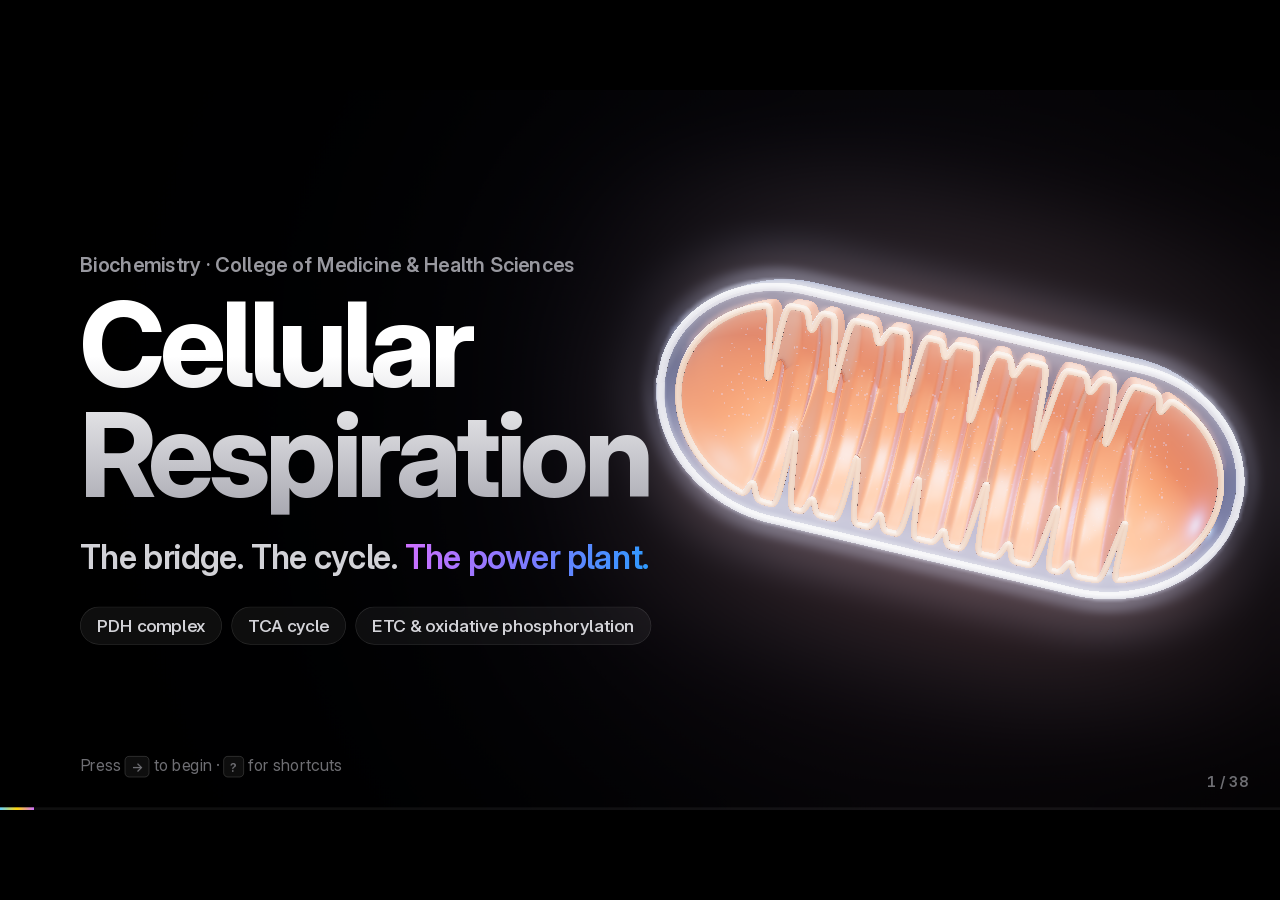
==== index.html @ 814e0980 "Interactive 3D lecture: PDH complex, TCA cycle, ETC & oxidative phosphorylation 38-slide presentatio" ====
<!doctype html>
<html lang="en">
<head>
<meta charset="utf-8">
<meta name="viewport" content="width=device-width, initial-scale=1">
<title>Cellular Respiration — PDH · TCA · Oxidative Phosphorylation</title>
<meta name="description" content="Interactive lecture: pyruvate dehydrogenase complex, TCA cycle, electron transport chain and oxidative phosphorylation.">
<meta name="theme-color" content="#000000">
<link rel="icon" href="img/favicon.svg" type="image/svg+xml">
<link rel="preload" href="fonts/InterVariable.woff2" as="font" type="font/woff2" crossorigin>
<link rel="stylesheet" href="css/style.css">
<link rel="stylesheet" href="css/widgets.css">
<link rel="stylesheet" href="css/widgets2.css">
<link rel="stylesheet" href="css/widgets3.css">
<script type="importmap">
{ "imports": {
  "three": "./vendor/three/three.module.js",
  "three/addons/": "./vendor/three/addons/"
} }
</script>
</head>
<body>
<div id="viewport">
<div id="stage">
  <canvas id="gl" width="1920" height="1080"></canvas>
  <div id="labels"></div>
  <div id="slides">

<!-- ═══════════════════════════ OPENING ═══════════════════════════ -->

<section class="slide layout-hero" data-key="title" data-scene="mito" data-view="460" data-title="Cellular respiration">
  <div class="hero">
    <p class="eyebrow rv">Biochemistry · College of Medicine &amp; Health Sciences</p>
    <h1 class="hero-title rv">Cellular<br>Respiration</h1>
    <p class="hero-sub rv">The bridge. The cycle. <span class="grad-3">The power plant.</span></p>
    <div class="tags rv"><span>PDH complex</span><span>TCA cycle</span><span>ETC &amp; oxidative phosphorylation</span></div>
  </div>
  <p class="corner-hint rv">Press <kbd>→</kbd> to begin · <kbd>?</kbd> for shortcuts</p>
</section>

<section class="slide" data-key="roadmap" data-title="Roadmap">
  <header class="head">
    <p class="eyebrow rv">Three chapters · one goal</p>
    <h2 class="rv">From glucose to <span class="grad-atp">ATP</span></h2>
  </header>
  <div class="chapters">
    <article class="chapter c1 rv" data-tip="obj-1" data-goto="ch1">
      <span class="ch-num">01</span>
      <div class="ch-icon" data-icon="bridge"></div>
      <h3>The Bridge</h3>
      <p>PDH complex</p>
      <span class="ch-tag">L.12</span>
    </article>
    <article class="chapter c2 rv" data-tip="obj-2" data-goto="ch2">
      <span class="ch-num">02</span>
      <div class="ch-icon" data-icon="cycle"></div>
      <h3>The Cycle</h3>
      <p>TCA cycle</p>
      <span class="ch-tag">L.13</span>
    </article>
    <article class="chapter c3 rv" data-tip="obj-3" data-goto="ch3">
      <span class="ch-num">03</span>
      <div class="ch-icon" data-icon="plant"></div>
      <h3>The Power Plant</h3>
      <p>ETC &amp; oxidative phosphorylation</p>
      <span class="ch-tag">L.10</span>
    </article>
  </div>
  <p class="foot-hint rv">Hover a chapter for its learning outcomes</p>
</section>

<section class="slide" data-key="journey" data-steps="4" data-title="The big picture">
  <header class="head">
    <p class="eyebrow rv">The big picture</p>
    <h2 class="rv">The journey of one glucose</h2>
  </header>
  <div class="widget rv" data-widget="journey"></div>
</section>

<!-- ═══════════════════════════ 01 · THE BRIDGE ═══════════════════════════ -->

<section class="slide layout-divider s1" data-key="ch1" data-section="1" data-scene="bridge" data-view="right" data-title="01 · The Bridge">
  <div class="divider">
    <span class="div-num grad-1 rv">01</span>
    <h1 class="rv">The Bridge</h1>
    <p class="rv">Pyruvate dehydrogenase complex</p>
  </div>
</section>

<section class="slide layout-split s1" data-key="pdh-background" data-section="1" data-scene="bridge" data-view="right" data-steps="4" data-title="Why a bridge?">
  <div class="col-text">
    <p class="eyebrow grad-1 rv">Background</p>
    <h2 class="rv">Pyruvate needs<br>a bridge</h2>
    <ul class="bullets">
      <li data-build="1">With O<sub>2</sub>, pyruvate heads to the <b>TCA cycle</b></li>
      <li data-build="2">Entry ticket: <b>acetyl CoA</b></li>
      <li data-build="3">Glycolysis: <b>cytosol</b><br>PDH: <b>mitochondrial matrix</b></li>
      <li data-build="4">So pyruvate must <b>enter the matrix</b> first</li>
    </ul>
  </div>
</section>

<section class="slide layout-split s1" data-key="pdh-complex" data-section="1" data-scene="pdh" data-view="right" data-steps="4" data-title="PDH complex">
  <div class="col-text">
    <p class="eyebrow grad-1 rv">3 enzymes · 5 coenzymes</p>
    <h2 class="rv">PDH complex</h2>
    <ul class="bullets">
      <li data-build="1">Multi-enzyme complex</li>
      <li data-build="2">Oxidative decarboxylation</li>
      <li data-build="3">Pyruvate <span class="dim">(3C)</span> → acetyl CoA <span class="dim">(2C)</span></li>
      <li data-build="4">Releases <span class="t-co2">CO<sub>2</sub></span> + <span class="t-nadh">NADH</span></li>
    </ul>
    <div class="chips rv">
      <span class="chip e1" data-tip="E1" data-hl="E1">E1 · Decarboxylase</span>
      <span class="chip e2" data-tip="E2" data-hl="E2">E2 · Transacetylase</span>
      <span class="chip e3" data-tip="E3" data-hl="E3">E3 · Dehydrogenase</span>
    </div>
  </div>
  <p class="scene-hint rv">Schematic model · drag to rotate · hover to explore</p>
</section>

<section class="slide s1" data-key="pdh-coenzymes" data-section="1" data-steps="3" data-title="5 coenzymes">
  <header class="head">
    <p class="eyebrow grad-1 rv">5 coenzymes · the mnemonic</p>
    <h2 class="rv mnemonic"><b>T</b>ender <b>L</b>oving <b>C</b>are <b>F</b>or <b>N</b>obody</h2>
  </header>
  <div class="widget rv" data-widget="pdhline"></div>
</section>

<section class="slide s1" data-key="pdh-where" data-section="1" data-steps="2" data-title="Where is PDH?">
  <header class="head">
    <p class="eyebrow grad-1 rv">Localization · distribution</p>
    <h2 class="rv">Where is PDH?</h2>
  </header>
  <div class="widget rv" data-widget="where"></div>
</section>

<section class="slide s1" data-key="pdh-analogues" data-section="1" data-steps="1" data-title="PDH analogues">
  <header class="head">
    <p class="eyebrow grad-1 rv">PDH complex analogues</p>
    <h2 class="rv">Same machinery, different jobs</h2>
  </header>
  <div class="widget rv" data-widget="analogues"></div>
</section>

<section class="slide layout-split wide-visual s1" data-key="pdh-deficiency" data-section="1" data-steps="3" data-title="PDH deficiency">
  <div class="col-text">
    <p class="eyebrow grad-1 rv">Clinical</p>
    <h2 class="rv">PDH deficiency</h2>
    <ul class="bullets">
      <li data-build="1">↑ Pyruvate, lactate, alanine</li>
      <li data-build="2" data-tip="lactic">Congenital <b>lactic acidosis</b></li>
      <li data-build="3" data-tip="neuro">Progressive <b>neurological</b> signs</li>
    </ul>
  </div>
  <div class="col-visual widget rv" data-widget="deficiency"></div>
</section>

<section class="slide layout-split wide-visual s1" data-key="thiamine" data-section="1" data-steps="2" data-title="Thiamine deficiency">
  <div class="col-text">
    <p class="eyebrow grad-1 rv">Clinical · vitamin B<sub>1</sub></p>
    <h2 class="rv">Thiamine deficiency</h2>
    <ul class="bullets">
      <li data-build="1" data-tip="tpp-hit">PDH &amp; α-keto acid DH complexes fail</li>
      <li data-build="2">Energy failure in the <b>hungriest</b> tissues</li>
    </ul>
  </div>
  <div class="col-visual widget rv" data-widget="thiamine"></div>
</section>

<section class="slide s1" data-key="thiamine-why" data-section="1" data-steps="6" data-title="Thiamine before glucose">
  <header class="head">
    <p class="eyebrow grad-1 rv">Critical thinking</p>
    <h2 class="rv">Thiamine <span class="grad-1">before</span> glucose. Why?</h2>
  </header>
  <div class="widget rv" data-widget="thiaminewhy"></div>
</section>

<!-- ═══════════════════════════ 02 · THE CYCLE ═══════════════════════════ -->

<section class="slide layout-divider s2" data-key="ch2" data-section="2" data-scene="citrate" data-view="right" data-title="02 · The Cycle">
  <div class="divider">
    <span class="div-num grad-2 rv">02</span>
    <h1 class="rv">The Cycle</h1>
    <p class="rv">Citric acid cycle · TCA cycle · Krebs cycle</p>
  </div>
  <p class="scene-hint rv" data-tip="citrate">Citrate — the first product of the cycle · hover</p>
</section>

<section class="slide layout-split wide-visual s2" data-key="tca-background" data-section="2" data-steps="4" data-title="The central hub">
  <div class="col-text">
    <p class="eyebrow grad-2 rv">Background</p>
    <h2 class="rv">The central hub</h2>
    <ul class="bullets">
      <li data-build="1">Oxidizes acetyl CoA → CO<sub>2</sub></li>
      <li data-build="2">Stage 2 of aerobic respiration · <b>matrix</b></li>
      <li data-build="3" data-tip="amphibolic">Amphibolic: <b>breaks down</b> &amp; <b>builds</b></li>
      <li data-build="4">Final common pathway for <b>all fuels</b></li>
    </ul>
  </div>
  <div class="col-visual widget rv" data-widget="fuels"></div>
</section>

<section class="slide layout-split s2" data-key="tca-cycle" data-section="2" data-scene="tca" data-view="right" data-steps="9" data-title="The eight steps">
  <div class="col-text">
    <p class="eyebrow grad-2 rv">Steps · L.13.1</p>
    <h2 class="rv">One turn,<br>eight steps</h2>
    <div class="widget" data-widget="tcacaption"></div>
  </div>
  <p class="scene-hint rv">Drag to rotate · hover an enzyme</p>
</section>

<section class="slide s2" data-key="tca-table" data-section="2" data-steps="8" data-title="Fill in the cycle">
  <header class="head row">
    <div>
      <p class="eyebrow grad-2 rv">Interactive</p>
      <h2 class="rv">Fill in the cycle</h2>
    </div>
    <p class="head-note rv"><span class="swatch red"></span> control points · click any <b>?</b></p>
  </header>
  <div class="widget rv" data-widget="tcatable"></div>
</section>

<section class="slide s2" data-key="tca-energy" data-section="2" data-steps="4" data-title="Energy per turn">
  <header class="head">
    <p class="eyebrow grad-2 rv">Energetics</p>
    <h2 class="rv">One turn = <span class="grad-atp" data-count-target="energy-total">10</span> ATP</h2>
  </header>
  <div class="widget rv" data-widget="energy"></div>
</section>

<section class="slide s2" data-key="glucose-total" data-section="2" data-steps="5" data-title="ATP per glucose">
  <header class="head">
    <p class="eyebrow grad-2 rv">Critical thinking</p>
    <h2 class="rv">One glucose = how many ATP?</h2>
  </header>
  <div class="widget rv" data-widget="glucose"></div>
</section>

<section class="slide s2" data-key="tca-regulation" data-section="2" data-steps="3" data-title="Regulation">
  <header class="head row">
    <div>
      <p class="eyebrow grad-2 rv">Regulation</p>
      <h2 class="rv">Three control points</h2>
    </div>
  </header>
  <div class="widget rv" data-widget="regulation"></div>
</section>

<section class="slide s2" data-key="q-idh" data-section="2" data-steps="1" data-title="Question: IDH">
  <div class="widget rv" data-widget="mcq" data-q="idh"></div>
</section>

<section class="slide s2" data-key="amphibolic" data-section="2" data-steps="2" data-title="Amphibolic hub">
  <header class="head row">
    <div>
      <p class="eyebrow grad-2 rv">L.13.2 · L.13.3</p>
      <h2 class="rv">Amphibolic hub</h2>
    </div>
  </header>
  <div class="widget rv" data-widget="amphibolic"></div>
</section>

<section class="slide s2" data-key="q-infant" data-section="2" data-steps="1" data-title="Question: the infant">
  <div class="widget rv" data-widget="mcq" data-q="infant"></div>
</section>

<!-- ═══════════════════════════ 03 · THE POWER PLANT ═══════════════════════════ -->

<section class="slide layout-divider s3" data-key="ch3" data-section="3" data-scene="mito" data-view="right" data-title="03 · The Power Plant">
  <div class="divider">
    <span class="div-num grad-3 rv">03</span>
    <h1 class="rv">The Power Plant</h1>
    <p class="rv">Electron transport chain &amp; oxidative phosphorylation</p>
  </div>
</section>

<section class="slide s3" data-key="definitions" data-section="3" data-steps="4" data-title="Four terms">
  <header class="head">
    <p class="eyebrow grad-3 rv">Vocabulary</p>
    <h2 class="rv">Four terms to own</h2>
  </header>
  <div class="widget rv" data-widget="definitions"></div>
</section>

<section class="slide layout-split s3" data-key="etc-where" data-section="3" data-scene="mito" data-view="right" data-steps="3" data-title="Electron transport chain">
  <div class="col-text">
    <p class="eyebrow grad-3 rv">L.10.2 · Location</p>
    <h2 class="rv">Electron<br>transport chain</h2>
    <ul class="bullets">
      <li data-build="1">Protein complexes in the <b>inner membrane</b></li>
      <li data-build="2">Carries e<sup>−</sup>: NADH, FADH<sub>2</sub> → O<sub>2</sub></li>
      <li data-build="3">Released energy → <b>ATP</b></li>
    </ul>
  </div>
  <p class="scene-hint rv">Hover a membrane · drag to rotate</p>
</section>

<section class="slide s3" data-key="oxphos-flow" data-section="3" data-steps="4" data-title="Oxidative phosphorylation">
  <header class="head">
    <p class="eyebrow grad-3 rv">L.10.1 · Definition</p>
    <h2 class="rv">Oxidative phosphorylation</h2>
  </header>
  <div class="widget rv" data-widget="oxflow"></div>
</section>

<section class="slide layout-split s3" data-key="etc-components" data-section="3" data-scene="etc" data-view="right-wide" data-steps="6" data-title="ETC components">
  <div class="col-text narrow">
    <p class="eyebrow grad-3 rv">L.10.2 · Components</p>
    <h2 class="rv">Meet the chain</h2>
    <ol class="complex-list">
      <li data-build="1" data-tip="C1" data-hl="C1"><span class="cx c1">I</span><span>NADH dehydrogenase</span></li>
      <li data-build="2" data-tip="C2" data-hl="C2"><span class="cx c2">II</span><span>Succinate dehydrogenase</span></li>
      <li data-build="3" data-tip="C3" data-hl="C3"><span class="cx c3">III</span><span>Cytochrome bc<sub>1</sub></span></li>
      <li data-build="4" data-tip="C4" data-hl="C4"><span class="cx c4">IV</span><span>Cytochrome c oxidase</span></li>
      <li data-build="5" data-tip="mobile" data-hl="mobile"><span class="cx cm">Q · c</span><span>Mobile carriers</span></li>
      <li data-build="6" data-tip="C5" data-hl="C5"><span class="cx c5">V</span><span>ATP synthase</span></li>
    </ol>
  </div>
</section>

<section class="slide layout-split s3" data-key="chemiosmotic" data-section="3" data-scene="etc" data-view="right-wide" data-steps="4" data-title="Chemiosmotic theory">
  <div class="col-text narrow">
    <p class="eyebrow grad-3 rv" data-tip="mitchell">Chemiosmotic theory · Peter Mitchell</p>
    <h2 class="rv">Protons do<br>the work</h2>
    <ul class="bullets small">
      <li data-build="1">e<sup>−</sup> flow down the chain</li>
      <li data-build="2">…pumps <span class="t-h">H<sup>+</sup></span> out: <b>4 · 4 · 2</b></li>
      <li data-build="3" data-tip="gradient">Gradient: ↓pH + charge outside</li>
      <li data-build="4"><span class="t-h">H<sup>+</sup></span> flow back → <span class="t-atp">ATP</span></li>
    </ul>
    <div class="seg rv" data-control="entry">
      <button class="on" data-val="nadh">NADH</button><button data-val="fadh">FADH<sub>2</sub></button>
    </div>
  </div>
</section>

<section class="slide s3" data-key="atp-yield" data-section="3" data-steps="3" data-title="ATP yield">
  <header class="head">
    <p class="eyebrow grad-3 rv">Energetics</p>
    <h2 class="rv">ATP per NADH &amp; FADH<sub>2</sub></h2>
  </header>
  <div class="widget rv" data-widget="yield"></div>
</section>

<section class="slide layout-split s3" data-key="atp-synthase" data-section="3" data-scene="synthase" data-view="right" data-steps="3" data-title="ATP synthase">
  <div class="col-text">
    <p class="eyebrow grad-3 rv">Complex V · F<sub>1</sub>F<sub>o</sub>-ATPase</p>
    <h2 class="rv">ATP synthase</h2>
    <ul class="bullets">
      <li data-build="1" data-tip="F0" data-hl="F0"><b>F<sub>o</sub></b> · membrane · H<sup>+</sup> channel + c-ring</li>
      <li data-build="2" data-tip="F1" data-hl="F1"><b>F<sub>1</sub></b> · matrix · α β γ δ ε · catalytic</li>
      <li data-build="3">H<sup>+</sup> flow spins the rotor → <span class="t-atp">ATP</span></li>
    </ul>
  </div>
  <p class="scene-hint rv">Hover a subunit · drag to rotate</p>
</section>

<section class="slide s3" data-key="inhibitor-classes" data-section="3" data-steps="3" data-title="Inhibitor classes">
  <header class="head">
    <p class="eyebrow grad-3 rv">L.10.4</p>
    <h2 class="rv">Three ways to stop the plant</h2>
  </header>
  <div class="widget rv" data-widget="classes"></div>
</section>

<section class="slide s3" data-key="site-inhibitors" data-section="3" data-steps="3" data-title="Site-specific inhibitors">
  <header class="head row">
    <div>
      <p class="eyebrow grad-3 rv">1 · Site-specific inhibitors</p>
      <h2 class="rv">Block the chain</h2>
    </div>
    <p class="head-note rv">Click an inhibitor</p>
  </header>
  <div class="widget rv" data-widget="chain"></div>
</section>

<section class="slide layout-split s3" data-key="oligomycin" data-section="3" data-scene="synthase" data-view="right" data-steps="2" data-title="Oligomycin">
  <div class="col-text">
    <p class="eyebrow grad-3 rv">2 · ATP synthase inhibitor</p>
    <h2 class="rv">Oligomycin</h2>
    <ul class="bullets">
      <li data-build="1">Binds the <b>F<sub>o</sub></b> domain</li>
      <li data-build="1">Blocks H<sup>+</sup> re-entry to the matrix</li>
      <li data-build="2" data-tip="oligo-coupling">ATP synthesis <b>stops</b></li>
    </ul>
    <div class="seg rv" data-control="oligo">
      <button class="on" data-val="off">Normal</button><button data-val="on">+ Oligomycin</button>
    </div>
  </div>
</section>

<section class="slide layout-split s3" data-key="uncouplers" data-section="3" data-scene="etc" data-view="right-wide" data-steps="3" data-title="Uncouplers">
  <div class="col-text narrow">
    <p class="eyebrow grad-3 rv">3 · Uncouplers</p>
    <h2 class="rv">Uncouplers</h2>
    <ul class="bullets small">
      <li data-build="1">e<sup>−</sup> flow continues — <b>no ATP</b></li>
      <li data-build="1">Inner membrane <b>leaks H<sup>+</sup></b></li>
      <li data-build="2">No proton-motive force</li>
      <li data-build="2" class="t-heat">Energy → <b>heat</b></li>
    </ul>
    <div class="chips stack" data-build="3">
      <span class="chip warm" data-tip="dnp">2,4-Dinitrophenol</span>
      <span class="chip warm" data-tip="dicumarol">Dicumarol</span>
      <span class="chip warm" data-tip="salicylate">Salicylate</span>
      <span class="chip warm" data-tip="ucp1">Uncoupling protein</span>
    </div>
  </div>
</section>

<section class="slide layout-split s3" data-key="toxin-lab" data-section="3" data-scene="etc" data-view="right-wide" data-steps="0" data-title="Live lab">
  <div class="col-text narrow">
    <p class="eyebrow grad-3 rv">Live lab</p>
    <h2 class="rv">Poison the<br>power plant</h2>
    <div class="widget rv" data-widget="toxinlab"></div>
  </div>
</section>

<!-- ═══════════════════════════ CLOSING ═══════════════════════════ -->

<section class="slide" data-key="recap" data-steps="0" data-title="Key numbers">
  <header class="head">
    <p class="eyebrow rv">Recap</p>
    <h2 class="rv">The numbers to remember</h2>
  </header>
  <div class="widget rv" data-widget="recap"></div>
</section>

<section class="slide" data-key="quiz" data-title="Test yourself">
  <div class="widget rv" data-widget="quizcta"></div>
</section>

<section class="slide" data-key="refs" data-title="References">
  <header class="head">
    <p class="eyebrow rv">Sources</p>
    <h2 class="rv">References</h2>
  </header>
  <div class="refs">
    <article class="ref rv">
      <span class="ref-k">Textbook</span>
      <h3>Lippincott Illustrated Reviews: Biochemistry</h3>
      <p>9th ed. · Abali, Cline, Franklin, Viselli · Wolters Kluwer</p>
      <p class="dim" data-ref="lippincott">Ch. 5, Bioenergetics &amp; oxidative phosphorylation, pp. 85–94 · TCA cycle &amp; PDH complex chapter</p>
    </article>
    <article class="ref rv">
      <span class="ref-k">Lecture · L.10</span>
      <h3>Oxidative phosphorylation &amp; ETC</h3>
      <p>Dr. D. Vijaya Marakala, Associate Professor · COMHS, National University of Science &amp; Technology</p>
    </article>
    <article class="ref rv">
      <span class="ref-k">Lecture · L.12 – L.13</span>
      <h3>PDH complex &amp; citric acid cycle</h3>
      <p>Reactions, regulation and energetics · COMHS, National University of Science &amp; Technology</p>
    </article>
    <article class="ref rv" data-ref="extra">
      <span class="ref-k">Supporting facts</span>
      <h3>Hover-card details</h3>
      <p class="dim" id="ref-extra">NCBI Bookshelf (StatPearls) · nobelprize.org</p>
    </article>
  </div>
  <p class="foot-hint rv">3D models are schematic teaching models, not atomic structures.</p>
</section>

  </div><!-- /slides -->

  <div id="chrome">
    <div class="progress"><span class="bar"></span></div>
    <div class="counter"><span class="sec"></span><span class="num"></span></div>
    <nav class="nav">
      <button class="nav-prev" aria-label="Previous">‹</button>
      <button class="nav-next" aria-label="Next">›</button>
    </nav>
  </div>
  <div id="tip" role="tooltip" aria-hidden="true"></div>
  <div id="blackout"></div>
</div><!-- /stage -->
</div><!-- /viewport -->

<div id="overview" class="overlay" aria-hidden="true">
  <div class="ov-inner">
    <div class="ov-head"><h3>All slides</h3><span>Esc to close</span></div>
    <div class="ov-grid"></div>
  </div>
</div>

<div id="help" class="overlay" aria-hidden="true">
  <div class="help-card">
    <h3>Shortcuts</h3>
    <dl>
      <dt><kbd>→</kbd> <kbd>Space</kbd> <kbd>PgDn</kbd></dt><dd>Next step / slide</dd>
      <dt><kbd>←</kbd> <kbd>PgUp</kbd></dt><dd>Previous</dd>
      <dt><kbd>O</kbd></dt><dd>Overview of all slides</dd>
      <dt><kbd>F</kbd></dt><dd>Fullscreen</dd>
      <dt><kbd>B</kbd></dt><dd>Black screen</dd>
      <dt><kbd>Q</kbd></dt><dd>Open the question bank</dd>
      <dt><kbd>Home</kbd> <kbd>End</kbd></dt><dd>First / last slide</dd>
      <dt>Number + <kbd>Enter</kbd></dt><dd>Jump to slide</dd>
    </dl>
    <p>Hover anything glowing for details.</p>
  </div>
</div>

<div id="quiz-overlay" class="overlay" aria-hidden="true">
  <button class="quiz-close" aria-label="Close quiz">✕</button>
  <iframe title="Question bank" data-src="quiz.html?embed=1"></iframe>
</div>

<script src="vendor/gsap/gsap.min.js"></script>
<script src="vendor/qrcode/qrcode.js"></script>
<script type="module" src="js/main.js"></script>
</body>
</html>
---- css/style.css ----
/* ─────────────────────────────────────────────────────────────
   Cellular Respiration — presentation design system
   Stage is a fixed 1920×1080 canvas scaled to fit any screen,
   so every size below is in "stage pixels".
   ───────────────────────────────────────────────────────────── */

@font-face {
  font-family: "Inter";
  src: url("../fonts/InterVariable.woff2") format("woff2");
  font-weight: 100 900;
  font-style: normal;
  font-display: swap;
}

:root {
  --bg: #000;
  --surface: rgba(28, 28, 32, 0.78);
  --surface-2: rgba(255, 255, 255, 0.055);
  --surface-3: rgba(255, 255, 255, 0.09);
  --hairline: rgba(255, 255, 255, 0.12);
  --hairline-2: rgba(255, 255, 255, 0.2);
  --text: #f5f5f7;
  --text-2: #d2d2d7;
  --text-3: #98989f;
  --text-4: #6e6e73;

  /* molecules — one meaning per colour, used everywhere */
  --nadh: #30d158;
  --fadh: #ff6fae;
  --co2: #6aa8ff;
  --gtp: #ff9f0a;
  --atp: #ffd60a;
  --h: #ff453a;
  --e: #ffe45c;
  --o2: #64d2ff;
  --heat: #ff7a1a;

  /* enzymes */
  --e1: #ff6482;
  --e2: #bf8cff;
  --e3: #5ac8fa;
  --c1: #7d7aff;
  --c2: #d070ff;
  --c3: #2d9bff;
  --c4: #2ad4b4;
  --c5: #ffb340;

  --inhib: #ff453a;
  --activ: #30d158;

  --grad-1: linear-gradient(100deg, #64d2ff 0%, #30d158 100%);
  --grad-2: linear-gradient(100deg, #ffd60a 0%, #ff9f0a 50%, #ff6482 100%);
  --grad-3: linear-gradient(100deg, #d070ff 0%, #7d7aff 50%, #2d9bff 100%);
  --grad-atp: linear-gradient(100deg, #ffe45c 0%, #ff9f0a 100%);

  --ease: cubic-bezier(0.22, 0.75, 0.12, 1);
  --ease-in-out: cubic-bezier(0.65, 0, 0.35, 1);
  --r-lg: 36px;
  --r-md: 24px;
  --r-sm: 14px;
}

* { box-sizing: border-box; }

html, body {
  margin: 0;
  height: 100%;
  background: var(--bg);
  color: var(--text);
  overflow: hidden;
  font-family: "Inter", -apple-system, BlinkMacSystemFont, "SF Pro Display", "Segoe UI", system-ui, sans-serif;
  font-feature-settings: "cv05" 1, "calt" 1;
  font-optical-sizing: auto;
  -webkit-font-smoothing: antialiased;
  -moz-osx-font-smoothing: grayscale;
  text-rendering: optimizeLegibility;
}

body.idle, body.idle * { cursor: none !important; }

button { font: inherit; color: inherit; }
kbd {
  font: 600 0.8em/1 "Inter", sans-serif;
  padding: 0.18em 0.45em;
  border-radius: 0.35em;
  border: 1px solid var(--hairline-2);
  background: var(--surface-2);
}
sub, sup { font-size: 0.62em; line-height: 0; position: relative; }
sub { bottom: -0.28em; vertical-align: baseline; }
sup { top: -0.55em; vertical-align: baseline; }

/* ── stage ───────────────────────────────────────────── */
#viewport { position: fixed; inset: 0; overflow: hidden; background: var(--bg); }
#stage {
  position: absolute;
  left: 50%; top: 50%;
  width: 1920px; height: 1080px;
  transform-origin: 50% 50%;
  overflow: hidden;
  background: radial-gradient(1400px 900px at 70% 40%, #0b0d14 0%, #000 70%);
}
#gl {
  position: absolute; inset: 0;
  width: 1920px; height: 1080px;
  opacity: 0;
  transition: opacity 0.7s var(--ease);
  touch-action: none;
}
#gl.on { opacity: 1; }
#labels { position: absolute; inset: 0; pointer-events: none; }
#labels > div { pointer-events: none; }
#slides { position: absolute; inset: 0; pointer-events: none; }

/* ── slides ──────────────────────────────────────────── */
.slide {
  position: absolute; inset: 0;
  padding: 92px 120px 96px;
  display: flex; flex-direction: column;
  opacity: 0; visibility: hidden;
  transform: scale(1.012);
  transition: opacity 0.6s var(--ease), transform 0.9s var(--ease), visibility 0s linear 0.6s;
  pointer-events: none;
}
.slide.active {
  opacity: 1; visibility: visible; transform: none;
  transition: opacity 0.75s var(--ease) 0.12s, transform 1.1s var(--ease) 0.08s, visibility 0s;
}
.slide.active .widget, .slide.active [data-tip], .slide.active button,
.slide.active [data-goto], .slide.active .seg, .slide.active input,
.slide.active .chip, .slide.active a { pointer-events: auto; }

/* staggered reveal on slide entry */
.slide .rv {
  opacity: 0; transform: translateY(26px); filter: blur(10px);
  transition: opacity 0.8s var(--ease), transform 1s var(--ease), filter 0.8s var(--ease);
}
.slide.active .rv {
  opacity: 1; transform: none; filter: blur(0);
  transition-delay: calc(0.18s + var(--i, 0) * 0.08s);
}
/* step builds */
.slide [data-build] {
  opacity: 0; transform: translateY(22px); filter: blur(8px);
  transition: opacity 0.7s var(--ease), transform 0.9s var(--ease), filter 0.7s var(--ease), color 0.4s;
}
.slide [data-build].in { opacity: 1; transform: none; filter: blur(0); }
.slide [data-build].in.past { color: var(--text-3); }
.slide .bullets li.in.past b { color: var(--text-2); }

/* ── typography ─────────────────────────────────────── */
.eyebrow {
  margin: 0 0 18px;
  font-size: 30px; font-weight: 600; letter-spacing: 0.005em;
  color: var(--text-3);
}
h1, h2, h3 { margin: 0; font-weight: 700; letter-spacing: -0.028em; }
h2 { font-size: 86px; line-height: 1.02; }
h3 { font-size: 40px; letter-spacing: -0.02em; }
b, strong { font-weight: 650; color: #fff; }
i { font-style: italic; }
.dim { color: var(--text-3); }

.grad-1, .grad-2, .grad-3, .grad-atp {
  background-clip: text; -webkit-background-clip: text;
  color: transparent; -webkit-text-fill-color: transparent;
}
.grad-1 { background-image: var(--grad-1); }
.grad-2 { background-image: var(--grad-2); }
.grad-3 { background-image: var(--grad-3); }
.grad-atp { background-image: var(--grad-atp); }
.eyebrow.grad-1, .eyebrow.grad-2, .eyebrow.grad-3 { display: inline-block; }

.t-nadh { color: var(--nadh); font-weight: 650; }
.t-fadh { color: var(--fadh); font-weight: 650; }
.t-co2 { color: var(--co2); font-weight: 650; }
.t-atp { color: var(--atp); font-weight: 650; }
.t-gtp { color: var(--gtp); font-weight: 650; }
.t-h { color: var(--h); font-weight: 650; }
.t-heat { color: #ffb37a; }
.t-heat b { color: var(--heat); }

.head { margin-bottom: 44px; }
.head.row { display: flex; align-items: flex-end; justify-content: space-between; gap: 40px; }
.head-note { margin: 0 0 10px; font-size: 28px; color: var(--text-3); display: flex; align-items: center; gap: 14px; }
.swatch { display: inline-block; width: 22px; height: 22px; border-radius: 6px; }
.swatch.red { background: rgba(255, 69, 58, 0.55); box-shadow: inset 0 0 0 2px #ff453a; }

.bullets { list-style: none; margin: 46px 0 0; padding: 0; }
.bullets li {
  position: relative;
  font-size: 44px; line-height: 1.22; font-weight: 500;
  color: var(--text);
  padding-left: 46px; margin-bottom: 30px;
  letter-spacing: -0.012em;
}
.bullets li::before {
  content: ""; position: absolute; left: 4px; top: 0.5em;
  width: 14px; height: 14px; border-radius: 50%;
  background: var(--text-4);
  transition: background 0.4s, box-shadow 0.4s;
}
.s1 .bullets li.in:not(.past)::before { background: #30d158; box-shadow: 0 0 18px #30d15899; }
.s2 .bullets li.in:not(.past)::before { background: #ff9f0a; box-shadow: 0 0 18px #ff9f0a99; }
.s3 .bullets li.in:not(.past)::before { background: #7d7aff; box-shadow: 0 0 18px #7d7aff99; }
.bullets.small li { font-size: 38px; margin-bottom: 24px; }
.bullets li[data-tip], .eyebrow[data-tip] { cursor: help; }
.bullets li[data-tip] b, .bullets li[data-tip]:not(:has(b)) {
  text-decoration: underline dotted rgba(255, 255, 255, 0.38);
  text-decoration-thickness: 2px; text-underline-offset: 9px;
}

/* ── layouts ─────────────────────────────────────────── */
.layout-split { flex-direction: row; align-items: center; }
.layout-split .col-text { width: 760px; flex: none; position: relative; z-index: 2; }
.layout-split .col-text.narrow { width: 640px; }
.layout-split.wide-visual .col-text { width: 640px; }
.layout-split .col-visual { flex: 1; height: 100%; margin-left: 40px; position: relative; }

.layout-hero { justify-content: center; }
.hero { max-width: 1000px; }
.hero-title {
  font-size: 176px; line-height: 0.94; letter-spacing: -0.045em; font-weight: 750;
  background: linear-gradient(180deg, #fff 30%, #a9a9b2 100%);
  -webkit-background-clip: text; background-clip: text;
  color: transparent; -webkit-text-fill-color: transparent;
  padding-bottom: 8px;
}
.hero-sub { font-size: 50px; font-weight: 600; letter-spacing: -0.02em; margin: 34px 0 44px; color: var(--text-2); }
.tags { display: flex; gap: 14px; flex-wrap: wrap; }
.tags span {
  font-size: 26px; font-weight: 550; color: var(--text-2);
  padding: 12px 24px; border-radius: 999px;
  background: var(--surface-2); border: 1px solid var(--hairline);
}
.corner-hint, .scene-hint, .foot-hint {
  position: absolute; bottom: 52px; font-size: 24px; color: var(--text-4); margin: 0;
}
.corner-hint { left: 120px; }
.scene-hint { right: 120px; }
.foot-hint { left: 120px; }
.scene-hint[data-tip] { cursor: help; color: var(--text-3); }

.layout-divider { justify-content: center; }
.divider { max-width: 900px; }
.div-num { display: block; font-size: 200px; font-weight: 800; letter-spacing: -0.06em; line-height: 0.9; margin-bottom: 18px; }
.divider h1 { font-size: 150px; letter-spacing: -0.045em; line-height: 0.95; }
.divider p { font-size: 44px; color: var(--text-3); font-weight: 550; margin: 30px 0 0; letter-spacing: -0.015em; }

/* ── chips & controls ───────────────────────────────── */
.chips { display: flex; gap: 14px; flex-wrap: wrap; margin-top: 40px; }
.chips.stack { flex-direction: column; align-items: flex-start; margin-top: 30px; gap: 12px; }
.chip {
  display: inline-flex; align-items: center; gap: 12px;
  font-size: 28px; font-weight: 600; padding: 12px 22px; border-radius: 999px;
  background: var(--surface-2); border: 1.5px solid var(--hairline);
  cursor: help; transition: background 0.3s, border-color 0.3s, transform 0.3s var(--ease);
}
.chip::before { content: ""; width: 16px; height: 16px; border-radius: 50%; background: currentColor; box-shadow: 0 0 14px currentColor; }
.chip:hover { transform: translateY(-2px); background: var(--surface-3); }
.chip.e1 { color: var(--e1); } .chip.e2 { color: var(--e2); } .chip.e3 { color: var(--e3); }
.chip.warm { color: #ffb37a; }

.seg {
  display: inline-flex; padding: 6px; gap: 4px; margin-top: 40px;
  border-radius: 999px; background: var(--surface-2); border: 1px solid var(--hairline);
}
.seg button {
  border: 0; background: transparent; cursor: pointer;
  font-size: 28px; font-weight: 600; color: var(--text-3);
  padding: 14px 30px; border-radius: 999px;
  transition: background 0.35s var(--ease), color 0.35s;
}
.seg button:hover { color: var(--text); }
.seg button.on { background: #fff; color: #000; }
.seg.danger button.on { background: #ff453a; color: #fff; }

.btn {
  display: inline-flex; align-items: center; gap: 14px;
  border: 0; cursor: pointer;
  font-size: 30px; font-weight: 650; letter-spacing: -0.01em;
  padding: 20px 38px; border-radius: 999px;
  background: #fff; color: #000;
  transition: transform 0.3s var(--ease), box-shadow 0.3s, background 0.3s;
}
.btn:hover { transform: translateY(-2px) scale(1.02); box-shadow: 0 16px 48px rgba(255, 255, 255, 0.18); }
.btn.ghost { background: var(--surface-2); color: var(--text); border: 1.5px solid var(--hairline-2); }
.btn.ghost:hover { background: var(--surface-3); box-shadow: none; }

/* ── roadmap ────────────────────────────────────────── */
.chapters { display: grid; grid-template-columns: repeat(3, 1fr); gap: 36px; flex: 1; max-height: 640px; }
.chapter {
  position: relative; border-radius: var(--r-lg); padding: 48px;
  background: linear-gradient(180deg, rgba(255,255,255,0.07), rgba(255,255,255,0.02));
  border: 1px solid var(--hairline);
  display: flex; flex-direction: column; justify-content: flex-end;
  cursor: pointer; overflow: hidden;
  transition: transform 0.6s var(--ease), border-color 0.4s, background 0.4s;
}
.chapter:hover { transform: translateY(-8px); border-color: var(--hairline-2); }
.chapter .ch-num { position: absolute; top: 40px; left: 48px; font-size: 34px; font-weight: 700; color: var(--text-4); }
.chapter .ch-tag { position: absolute; top: 44px; right: 48px; font-size: 24px; font-weight: 600; color: var(--text-3); padding: 6px 16px; border: 1px solid var(--hairline); border-radius: 999px; }
.chapter h3 { font-size: 58px; letter-spacing: -0.03em; }
.chapter p { font-size: 32px; color: var(--text-3); margin: 14px 0 0; font-weight: 500; }
.chapter .ch-icon { position: absolute; inset: 90px 40px 200px; display: grid; place-items: center; }
.chapter .ch-icon svg { width: 100%; height: 100%; overflow: visible; }
.chapter.c1 h3 { background: var(--grad-1); -webkit-background-clip: text; background-clip: text; color: transparent; -webkit-text-fill-color: transparent; }
.chapter.c2 h3 { background: var(--grad-2); -webkit-background-clip: text; background-clip: text; color: transparent; -webkit-text-fill-color: transparent; }
.chapter.c3 h3 { background: var(--grad-3); -webkit-background-clip: text; background-clip: text; color: transparent; -webkit-text-fill-color: transparent; }

/* ── generic widget host ────────────────────────────── */
.widget { position: relative; flex: 1; min-height: 0; }
.widget svg { display: block; overflow: visible; }
.svg-text { font-family: "Inter", sans-serif; }

/* ── ETC complex list ───────────────────────────────── */
.complex-list { list-style: none; padding: 0; margin: 40px 0 0; }
.complex-list li {
  display: flex; align-items: center; gap: 22px;
  font-size: 34px; font-weight: 550; margin-bottom: 20px; letter-spacing: -0.01em;
  cursor: help; padding: 8px 14px 8px 8px; border-radius: 22px;
  transition: background 0.3s, opacity 0.6s, transform 0.8s var(--ease), filter 0.6s;
}
.complex-list li:hover, .complex-list li.hl { background: var(--surface-3); }
.cx {
  display: inline-grid; place-items: center; flex: none;
  min-width: 74px; height: 58px; padding: 0 14px; border-radius: 16px;
  font-size: 28px; font-weight: 750; color: #000;
}
.cx.c1 { background: var(--c1); } .cx.c2 { background: var(--c2); }
.cx.c3 { background: var(--c3); } .cx.c4 { background: var(--c4); }
.cx.c5 { background: var(--c5); } .cx.cm { background: #e5e5ea; font-size: 22px; }

/* ── mnemonic title ─────────────────────────────────── */
.mnemonic { font-weight: 600; color: var(--text-3); }
.mnemonic b { font-weight: 800; color: #fff; }

/* ── references ─────────────────────────────────────── */
.refs { display: grid; grid-template-columns: 1fr 1fr; gap: 28px; }
.ref {
  padding: 36px 40px; border-radius: var(--r-md);
  background: var(--surface-2); border: 1px solid var(--hairline);
}
.ref-k { font-size: 22px; font-weight: 650; color: var(--text-3); text-transform: uppercase; letter-spacing: 0.08em; }
.ref h3 { font-size: 36px; margin: 12px 0 10px; }
.ref p { font-size: 26px; margin: 6px 0 0; color: var(--text-2); line-height: 1.35; }
.ref p.dim { color: var(--text-3); }

/* ── tooltip / detail card ──────────────────────────── */
#tip {
  position: absolute; left: 0; top: 0; z-index: 50;
  width: 600px; padding: 32px 36px 30px;
  border-radius: 30px;
  background: rgba(22, 22, 26, 0.86);
  backdrop-filter: blur(30px) saturate(1.6);
  -webkit-backdrop-filter: blur(30px) saturate(1.6);
  border: 1px solid rgba(255, 255, 255, 0.14);
  box-shadow: 0 30px 80px rgba(0, 0, 0, 0.55), inset 0 1px 0 rgba(255,255,255,0.08);
  pointer-events: none;
  opacity: 0; transform: translateY(10px) scale(0.97);
  transform-origin: var(--ox, 0) var(--oy, 50%);
  transition: opacity 0.28s var(--ease), transform 0.4s var(--ease);
}
#tip.show { opacity: 1; transform: none; }
#tip .tk { display: flex; align-items: center; gap: 12px; font-size: 22px; font-weight: 650; letter-spacing: 0.06em; text-transform: uppercase; color: var(--tc, var(--text-3)); margin-bottom: 10px; }
#tip .tk::before { content: ""; width: 12px; height: 12px; border-radius: 50%; background: var(--tc, var(--text-3)); box-shadow: 0 0 12px var(--tc, transparent); }
#tip .tt { font-size: 38px; font-weight: 700; letter-spacing: -0.02em; line-height: 1.1; margin-bottom: 18px; }
#tip ul { margin: 0; padding: 0; list-style: none; }
#tip li { position: relative; font-size: 26px; line-height: 1.35; color: var(--text-2); padding-left: 26px; margin: 0 0 10px; }
#tip li::before { content: ""; position: absolute; left: 2px; top: 0.6em; width: 8px; height: 8px; border-radius: 50%; background: var(--text-4); }
#tip .rows { display: grid; grid-template-columns: auto 1fr; gap: 10px 22px; margin-top: 4px; }
#tip .rows dt { font-size: 24px; color: var(--text-3); font-weight: 550; }
#tip .rows dd { margin: 0; font-size: 26px; color: var(--text); font-weight: 550; }
#tip .tn { margin-top: 16px; padding-top: 14px; border-top: 1px solid var(--hairline); font-size: 22px; color: var(--text-3); line-height: 1.4; }

/* ── chrome ─────────────────────────────────────────── */
#chrome { position: absolute; inset: 0; pointer-events: none; z-index: 40; }
.progress { position: absolute; left: 0; right: 0; bottom: 0; height: 4px; background: rgba(255,255,255,0.06); }
.progress .bar { display: block; height: 100%; width: 0; background: linear-gradient(90deg, #64d2ff, #ffd60a, #d070ff); transition: width 0.8s var(--ease); }
.counter {
  position: absolute; right: 48px; bottom: 30px;
  display: flex; gap: 16px; align-items: baseline;
  font-size: 22px; font-weight: 600; color: var(--text-4);
  font-feature-settings: "tnum" 1;
  transition: opacity 0.6s;
}
.counter .sec { color: var(--text-3); }
.nav { position: absolute; right: 36px; top: 50%; transform: translateY(-50%); display: flex; flex-direction: column; gap: 14px; opacity: 0; transition: opacity 0.5s; }
.nav button {
  pointer-events: auto; width: 64px; height: 64px; border-radius: 50%;
  border: 1px solid var(--hairline); background: rgba(30,30,34,0.7);
  font-size: 40px; line-height: 1; color: var(--text-2); cursor: pointer;
  backdrop-filter: blur(12px); transition: background 0.3s;
}
.nav button:hover { background: rgba(60,60,66,0.9); }
body.mouse .nav { opacity: 1; }
body.idle .counter { opacity: 0.35; }

#blackout { position: absolute; inset: 0; background: #000; z-index: 60; opacity: 0; pointer-events: none; transition: opacity 0.6s; }
#blackout.on { opacity: 1; pointer-events: auto; }

/* ── overlays ───────────────────────────────────────── */
.overlay {
  position: fixed; inset: 0; z-index: 100;
  background: rgba(0, 0, 0, 0.72);
  backdrop-filter: blur(24px); -webkit-backdrop-filter: blur(24px);
  opacity: 0; visibility: hidden;
  transition: opacity 0.4s var(--ease), visibility 0s linear 0.4s;
}
.overlay.open { opacity: 1; visibility: visible; transition: opacity 0.4s var(--ease); }
.ov-inner { position: absolute; inset: 4vh 4vw; overflow: auto; }
.ov-head { display: flex; justify-content: space-between; align-items: baseline; margin-bottom: 2vh; }
.ov-head h3 { font-size: clamp(22px, 2vw, 40px); }
.ov-head span { color: var(--text-3); font-size: clamp(13px, 1vw, 18px); }
.ov-grid { display: grid; grid-template-columns: repeat(auto-fill, minmax(clamp(160px, 15vw, 290px), 1fr)); gap: 1.2vw; }
.ov-card {
  text-align: left; cursor: pointer; border: 1px solid var(--hairline);
  background: var(--surface-2); border-radius: 18px; padding: 1.1vw 1.2vw;
  min-height: clamp(80px, 8vw, 150px);
  display: flex; flex-direction: column; justify-content: space-between;
  transition: background 0.25s, border-color 0.25s, transform 0.3s var(--ease);
}
.ov-card:hover { background: var(--surface-3); transform: translateY(-3px); }
.ov-card.cur { border-color: #fff; }
.ov-card .n { font-size: clamp(11px, 0.85vw, 16px); color: var(--text-4); font-weight: 650; }
.ov-card .t { font-size: clamp(14px, 1.15vw, 22px); font-weight: 650; letter-spacing: -0.01em; }
.ov-card.sec1 { box-shadow: inset 4px 0 0 #30d158; }
.ov-card.sec2 { box-shadow: inset 4px 0 0 #ff9f0a; }
.ov-card.sec3 { box-shadow: inset 4px 0 0 #7d7aff; }

.help-card {
  position: absolute; left: 50%; top: 50%; transform: translate(-50%, -50%);
  width: min(560px, 90vw); padding: 36px 40px; border-radius: 28px;
  background: rgba(28,28,32,0.9); border: 1px solid var(--hairline);
}
.help-card h3 { font-size: 30px; margin-bottom: 20px; }
.help-card dl { display: grid; grid-template-columns: auto 1fr; gap: 12px 24px; margin: 0; font-size: 17px; }
.help-card dt { color: var(--text-2); }
.help-card dd { margin: 0; color: var(--text-3); }
.help-card p { color: var(--text-3); margin: 22px 0 0; font-size: 16px; }

#quiz-overlay iframe { position: absolute; inset: 0; width: 100%; height: 100%; border: 0; background: #000; }
.quiz-close {
  position: absolute; top: 18px; right: 18px; z-index: 2;
  width: 48px; height: 48px; border-radius: 50%; border: 1px solid var(--hairline);
  background: rgba(40,40,44,0.85); color: var(--text); font-size: 20px; cursor: pointer;
}

/* ── 3D labels (CSS2D) ──────────────────────────────── */
.lbl {
  font: 600 26px/1.1 "Inter", sans-serif; letter-spacing: -0.01em;
  color: var(--text); white-space: nowrap;
  padding: 8px 16px; border-radius: 999px;
  background: rgba(16, 16, 20, 0.62);
  border: 1px solid rgba(255,255,255,0.14);
  backdrop-filter: blur(8px);
  transition: opacity 0.5s var(--ease), transform 0.5s var(--ease);
}
.lbl.plain { background: none; border: 0; backdrop-filter: none; padding: 0; text-shadow: 0 2px 14px #000; }
.lbl.big { font-size: 34px; font-weight: 700; }
.lbl.sm { font-size: 22px; }
.lbl.muted { color: var(--text-3); }
.lbl.hidden { opacity: 0 !important; }
.lbl .sub { display: block; font-size: 0.72em; color: var(--text-3); font-weight: 550; margin-top: 4px; }
.lbl .cnum { color: var(--text-3); font-weight: 600; margin-left: 8px; }
.lbl.focus { background: rgba(255,255,255,0.92); color: #000; border-color: #fff; }
.lbl.focus .cnum, .lbl.focus .sub { color: #555; }
.lbl.space { font-size: 30px; font-weight: 650; color: var(--text-3); background: none; border: 0; backdrop-filter: none; text-transform: none; letter-spacing: 0; }

@media (prefers-reduced-motion: reduce) {
  .slide, .slide .rv, .slide [data-build] { transition-duration: 0.01s !important; filter: none !important; }
}
---- css/widgets.css ----
/* ═════════════════════ WIDGETS · chapter 1 ═════════════════════ */
#labels { transition: opacity 0.6s var(--ease); }

/* where */
.where { display: grid; grid-template-columns: 1fr 1fr; gap: 40px; height: 100%; }
.wcard { border-radius: var(--r-lg); padding: 44px 52px; background: linear-gradient(180deg, rgba(255,255,255,.065), rgba(255,255,255,.02)); border: 1px solid var(--hairline); display: flex; flex-direction: column; }
.wk { margin: 0 0 18px; font-size: 26px; font-weight: 650; color: var(--text-3); text-transform: uppercase; letter-spacing: .08em; }
.wcard h3 { font-size: 52px; margin-top: 12px; }
.wcard .wbig { font-size: 52px; line-height: 1.05; }
.wsub { margin: 14px 0 0; font-size: 30px; color: var(--text-3); font-weight: 550; display: flex; align-items: center; gap: 14px; }
.dot { width: 18px; height: 18px; border-radius: 50%; display: inline-block; }
.dot.g { background: #30d158; box-shadow: 0 0 14px #30d158; }
.cellsvg { width: 100%; height: 330px; }
.cellsvg .pdhdot { animation: pulse 1.8s ease-in-out infinite; transform-box: fill-box; transform-origin: center; }
.cellsvg .pdhdot:nth-of-type(2) { animation-delay: .5s; }
.cellsvg .pdhdot:nth-of-type(3) { animation-delay: 1s; }
@keyframes pulse { 50% { transform: scale(1.35); opacity: .7; } }
.organs { display: grid; grid-template-columns: repeat(3, 1fr); gap: 22px; margin-top: 30px; }
.organ { display: flex; flex-direction: column; align-items: center; gap: 12px; padding: 26px 10px 20px; border-radius: 28px; background: rgba(255,255,255,.04); border: 1px solid var(--hairline); cursor: help; transition: background .3s, transform .4s var(--ease); }
.organ:hover { background: rgba(255,255,255,.08); transform: translateY(-4px); }
.organ svg { width: 120px; height: 120px; filter: drop-shadow(0 0 16px var(--oc)); animation: beat 2.4s ease-in-out infinite; }
.organ span { font-size: 32px; font-weight: 650; }
.organ.rbc { flex-direction: row; justify-content: flex-start; gap: 24px; padding: 16px 28px; margin-top: 22px; }
.organ.rbc svg { width: 70px; height: 70px; animation: none; filter: none; }
.organ.rbc span { font-size: 28px; color: var(--text-2); font-weight: 550; }
@keyframes beat { 0%, 100% { transform: scale(1); } 12% { transform: scale(1.07); } 24% { transform: scale(1); } }

/* analogues */
.analog { display: flex; flex-direction: column; gap: 34px; height: 100%; }
.an-grid { display: grid; grid-template-columns: 210px repeat(4, 1fr); gap: 0 18px; }
.an-rowh { font-size: 26px; font-weight: 650; color: var(--text-3); display: flex; align-items: center; border-top: 1px solid var(--hairline); padding: 22px 0; }
.an-rowh:first-child { border: 0; }
.an-col { padding: 26px 26px 22px; border-radius: 28px 28px 0 0; background: linear-gradient(180deg, color-mix(in srgb, var(--ac) 22%, transparent), transparent); cursor: help; display: flex; align-items: flex-end; min-height: 128px; }
.an-name { font-size: 34px; font-weight: 700; letter-spacing: -0.02em; line-height: 1.1; color: var(--ac); }
.an-cell { border-top: 1px solid var(--hairline); padding: 22px 26px; font-size: 30px; font-weight: 550; color: var(--text-2); display: flex; align-items: center; }
.enz { display: flex; gap: 10px; }
.ez { font-size: 24px; font-weight: 750; padding: 8px 14px; border-radius: 12px; color: #000; }
.ez.E1 { background: var(--e1); } .ez.E2 { background: var(--e2); } .ez.E3 { background: var(--e3); }
.single { font-size: 28px; color: var(--text-2); font-weight: 600; }
.codots { display: flex; gap: 10px; }
.cd { width: 50px; height: 50px; border-radius: 50%; display: grid; place-items: center; font-size: 24px; font-weight: 800; background: rgba(255,255,255,.12); color: #fff; cursor: help; transition: all .5s var(--ease); position: relative; }
.cd.tpp { background: #ff6482; color: #000; }
.analog.deficient .cd.tpp { background: transparent; color: #ff453a; box-shadow: inset 0 0 0 3px #ff453a; }
.analog.deficient .cd.tpp::after { content: ""; position: absolute; width: 60px; height: 4px; background: #ff453a; transform: rotate(-45deg); border-radius: 2px; }
.status span { font-size: 28px; font-weight: 700; padding: 10px 22px; border-radius: 999px; background: rgba(255,255,255,.08); color: var(--text-2); transition: all .5s var(--ease); }
.status.bad span { background: rgba(255,69,58,.2); color: #ff6961; box-shadow: inset 0 0 0 2px #ff453a; }
.status.good span { background: rgba(48,209,88,.18); color: #30d158; box-shadow: inset 0 0 0 2px #30d158; }
.an-ctrl { display: flex; align-items: center; gap: 40px; }
.an-ctrl .seg { margin: 0; }
.an-hint { margin: 0; font-size: 28px; color: var(--text-3); }

/* deficiency */
[data-widget="deficiency"] svg { height: calc(100% - 90px); }
[data-widget="deficiency"] [data-tip] { cursor: help; }
.df-seg { position: absolute; left: 100px; bottom: 0; margin: 0; }

/* thiamine */
.thia { height: 100%; display: flex; flex-direction: column; gap: 40px; justify-content: center; padding-left: 30px; }
.thia-ctrl { display: flex; align-items: center; gap: 30px; }
.thia-ctrl label { font-size: 30px; font-weight: 650; }
.tval { font-size: 40px; font-weight: 750; min-width: 110px; text-align: right; font-feature-settings: "tnum" 1; }
.slider { -webkit-appearance: none; appearance: none; flex: 1; height: 14px; border-radius: 7px; cursor: pointer;
  background: linear-gradient(90deg, #ff6482 0, #ff6482 var(--v, 100%), rgba(255,255,255,.12) var(--v, 100%)); }
.slider::-webkit-slider-thumb { -webkit-appearance: none; width: 48px; height: 48px; border-radius: 50%; background: #fff; box-shadow: 0 4px 20px rgba(0,0,0,.5); }
.slider::-moz-range-thumb { width: 48px; height: 48px; border-radius: 50%; background: #fff; border: 0; }
.thia-enz { display: flex; flex-direction: column; gap: 20px; }
.enzbar { display: grid; grid-template-columns: 290px 1fr 110px; align-items: center; gap: 24px; cursor: help; }
.enzbar .en { font-size: 32px; font-weight: 650; }
.enzbar .track { height: 30px; border-radius: 15px; background: rgba(255,255,255,.08); overflow: hidden; }
.enzbar .track i { display: block; height: 100%; width: 100%; border-radius: 15px; background: linear-gradient(90deg, #30d158, #64d2ff); transition: background .5s; }
.enzbar.low .track i { background: linear-gradient(90deg, #ff453a, #ff9f0a); }
.enzbar .pct { font-size: 30px; font-weight: 700; text-align: right; font-feature-settings: "tnum" 1; color: var(--text-2); }
.illus { margin: 0; font-size: 22px; color: var(--text-4); }
.thia-organs { display: grid; grid-template-columns: 1fr 1fr; gap: 26px; }
.oc { display: flex; align-items: center; gap: 26px; padding: 30px 32px; border-radius: 30px; background: rgba(255,255,255,.045); border: 1.5px solid var(--hairline); cursor: help; transition: border-color .6s, background .6s; }
.oc svg { width: 110px; height: 110px; flex: none; opacity: var(--e, 1); transition: opacity .4s; }
.oc.heart svg { animation: beat 1.4s ease-in-out infinite; filter: drop-shadow(0 0 14px #ff6482); }
.oc.brain svg { filter: drop-shadow(0 0 14px #bf8cff); }
.oc div { display: flex; flex-direction: column; gap: 6px; }
.oc .on { font-size: 34px; font-weight: 700; }
.oc .dx { font-size: 30px; font-weight: 700; color: var(--text-4); transition: color .5s; }
.oc .dsub { font-size: 24px; color: var(--text-4); font-weight: 550; transition: color .5s; }
.oc.sick { border-color: rgba(255,69,58,.6); background: rgba(255,69,58,.08); }
.oc.sick .dx { color: #ff6961; }
.oc.sick .dsub { color: var(--text-2); }

/* thiamine-why */
.why { display: flex; flex-direction: column; gap: 46px; height: 100%; justify-content: center; }
.patient { align-self: flex-start; font-size: 32px; font-weight: 600; color: var(--text-2); padding: 18px 30px; border-radius: 999px; background: rgba(255,255,255,.06); border: 1px solid var(--hairline); display: flex; gap: 18px; align-items: center; }
.pk { font-size: 22px; font-weight: 750; text-transform: uppercase; letter-spacing: .08em; color: #000; background: #fff; padding: 6px 14px; border-radius: 999px; }
.chain { display: flex; align-items: stretch; gap: 14px; }
.cn { flex: 1; border-radius: 30px; padding: 30px 28px; background: linear-gradient(180deg, color-mix(in srgb, var(--cc) 20%, transparent), rgba(255,255,255,.02)); border: 1.5px solid color-mix(in srgb, var(--cc) 55%, transparent); display: flex; flex-direction: column; gap: 14px; min-height: 270px; }
.cn .ci { width: 52px; height: 52px; border-radius: 50%; display: grid; place-items: center; background: var(--cc); color: #000; font-size: 28px; font-weight: 800; }
.cn b { font-size: 36px; line-height: 1.12; letter-spacing: -0.02em; }
.cn .cs { font-size: 26px; color: var(--text-3); font-weight: 550; margin-top: auto; }
.carr { align-self: center; font-size: 44px; color: var(--text-4); font-weight: 300; }
.verdict { align-self: center; display: flex; align-items: center; gap: 26px; padding: 24px 40px 24px 26px; border-radius: 999px; background: #fff; color: #000; }
.verdict .vk { font-size: 22px; font-weight: 800; text-transform: uppercase; letter-spacing: .08em; background: #30d158; color: #000; padding: 8px 18px; border-radius: 999px; }
.verdict b { font-size: 40px; color: #000; letter-spacing: -0.02em; }
.verdict .vn { font-size: 22px; color: #6e6e73; font-weight: 600; max-width: 300px; line-height: 1.25; }
---- css/widgets2.css ----
/* ═════════════════════ WIDGETS · chapter 2 ═════════════════════ */

/* caption beside the TCA wheel */
.tcap { margin-top: 44px; display: flex; flex-direction: column; gap: 34px; }
.tcap-card { padding: 30px 34px; border-radius: 30px; background: rgba(255,255,255,.06); border: 1.5px solid var(--hairline); transition: border-color .5s, background .5s; }
.tcap-card.reg { border-color: rgba(255,69,58,.65); background: rgba(255,69,58,.07); }
.tcap-top { display: flex; gap: 24px; align-items: center; }
.tnum { width: 74px; height: 74px; flex: none; border-radius: 50%; display: grid; place-items: center; background: #fff; color: #000; font-size: 38px; font-weight: 800; }
.tcap-card.reg .tnum { background: #ff453a; color: #fff; }
.tcap-top div { display: flex; flex-direction: column; gap: 6px; }
.tcap .te { font-size: 40px; line-height: 1.08; letter-spacing: -0.02em; }
.tcap .tt { font-size: 28px; color: var(--text-3); font-weight: 600; }
.tcap .tr { margin: 20px 0 0; font-size: 30px; color: var(--text-2); font-weight: 550; display: flex; flex-wrap: wrap; gap: 6px 18px; align-items: baseline; }
.tcap .tr:empty { display: none; }
.tcap .tr span { font-size: 26px; font-weight: 700; color: var(--text); padding: 4px 14px; border-radius: 999px; background: rgba(255,255,255,.1); }
.tally { display: grid; grid-template-columns: repeat(4, 1fr); gap: 14px; }
.tl { padding: 20px 10px 16px; border-radius: 24px; text-align: center; background: color-mix(in srgb, var(--pc) 12%, transparent); border: 1.5px solid color-mix(in srgb, var(--pc) 45%, transparent); cursor: help; display: flex; flex-direction: column; gap: 4px; transition: transform .5s var(--ease), box-shadow .5s; }
.tl .tv { font-size: 58px; font-weight: 800; color: var(--pc); font-feature-settings: "tnum" 1; line-height: 1; }
.tl .tk { font-size: 24px; font-weight: 650; color: var(--text-2); }
.tl.bump { transform: scale(1.08); box-shadow: 0 0 40px color-mix(in srgb, var(--pc) 50%, transparent); }

/* reaction table */
.ttable { display: flex; flex-direction: column; gap: 8px; }
.ttable .tr { display: grid; grid-template-columns: 70px 1.25fr 1.25fr 1.3fr 1.35fr 80px; gap: 14px; align-items: center; padding: 0 18px; min-height: 70px; border-radius: 18px; background: rgba(255,255,255,.035); transition: background .4s, box-shadow .4s; cursor: help; }
.ttable .tr.th { background: none; min-height: 40px; cursor: default; }
.ttable .tr.th span { font-size: 24px; font-weight: 650; color: var(--text-3); }
.ttable .tr.reg { background: rgba(255,69,58,.12); box-shadow: inset 4px 0 0 #ff453a; }
.ttable .tr.cur { background: rgba(255,255,255,.12); }
.ttable .tr.reg.cur { background: rgba(255,69,58,.24); }
.ttable .no { font-size: 30px; font-weight: 800; color: var(--text-3); }
.ttable .cell { position: relative; font-size: 27px; font-weight: 600; line-height: 1.15; color: var(--text); }
.ttable .cell i { font-style: normal; }
.ttable .cell.q { cursor: pointer; }
.ttable .cell.q .ans { opacity: 0; filter: blur(6px); transition: opacity .5s var(--ease), filter .5s; color: #ffd60a; }
.ttable .cell.q .qm { position: absolute; left: 0; top: 50%; transform: translateY(-50%); width: 46px; height: 46px; border-radius: 14px; display: grid; place-items: center; background: rgba(255,255,255,.1); border: 1.5px dashed rgba(255,255,255,.3); font-size: 26px; font-weight: 800; color: var(--text-2); transition: opacity .4s; }
.ttable .cell.q:hover .qm { background: rgba(255,255,255,.2); }
.ttable .cell.q.show .ans { opacity: 1; filter: none; }
.ttable .cell.q.show .qm { opacity: 0; }

/* energy */
.energy { display: flex; flex-direction: column; gap: 46px; height: 100%; }
.ecards { display: grid; grid-template-columns: repeat(4, 1fr); gap: 26px; }
.ecard { padding: 32px 30px; border-radius: 30px; background: linear-gradient(180deg, color-mix(in srgb, var(--pc) 16%, transparent), rgba(255,255,255,.02)); border: 1.5px solid color-mix(in srgb, var(--pc) 45%, transparent); display: flex; flex-direction: column; gap: 14px; cursor: help; }
.etok { display: flex; gap: 10px; height: 40px; }
.etok i { width: 40px; height: 40px; border-radius: 50%; background: var(--pc); box-shadow: 0 0 20px var(--pc); }
.ecard b { font-size: 44px; letter-spacing: -0.02em; }
.eatp { font-size: 30px; color: var(--text-2); font-weight: 600; }
.eatp em { font-style: normal; color: var(--text); }
.eatp strong { color: #ffd60a; font-weight: 800; }
.ebar { position: relative; padding-bottom: 40px; }
.etrack { height: 86px; border-radius: 26px; background: rgba(255,255,255,.06); display: flex; overflow: hidden; }
.eseg { height: 100%; width: 0; background: var(--pc); transition: width 1.1s var(--ease); display: grid; place-items: center; overflow: hidden; box-shadow: inset -2px 0 0 rgba(0,0,0,.4); }
.eseg span { font-size: 34px; font-weight: 800; color: #000; }
.escale { position: absolute; left: 0; right: 0; bottom: 0; height: 30px; }
.escale span { position: absolute; transform: translateX(-50%); font-size: 22px; color: var(--text-4); font-weight: 600; }
.ectrl { display: flex; gap: 30px; align-items: center; }
.ectrl .seg { margin: 0; }
.enote { font-size: 26px; color: var(--text-3); text-decoration: underline dotted rgba(255,255,255,.4); text-underline-offset: 8px; cursor: help; }

/* glucose waterfall */
.gluc { display: grid; grid-template-columns: 1fr 560px; gap: 60px; height: 100%; }
.gchart { position: relative; padding: 10px 0 100px 70px; }
.gaxis { position: absolute; left: 0; top: 10px; bottom: 100px; width: 50px; }
.gaxis span { position: absolute; right: 0; transform: translateY(50%); font-size: 22px; color: var(--text-4); font-weight: 600; }
.gcols { position: relative; height: 100%; display: grid; grid-template-columns: repeat(4, 1fr); gap: 28px; border-bottom: 2px solid var(--hairline-2); background-image: linear-gradient(to top, rgba(255,255,255,.06) 1px, transparent 1px); background-size: 100% 25%; }
.gcol { position: relative; }
.gstack { position: absolute; left: 0; right: 0; display: flex; flex-direction: column-reverse; transition: bottom 1s var(--ease), height 1s var(--ease); }
.gseg { width: 100%; background: var(--pc); transition: height 1s var(--ease); display: grid; place-items: center; overflow: hidden; border-top: 2px solid rgba(0,0,0,.35); }
.gseg:last-child { border-radius: 14px 14px 0 0; }
.gseg span { font-size: 21px; font-weight: 750; color: #000; white-space: nowrap; }
.gcol[data-col="4"] .gseg span { display: none; }
.glab { position: absolute; left: 0; right: 0; top: 100%; margin-top: 16px; display: flex; flex-direction: column; align-items: center; gap: 4px; opacity: .35; transition: opacity .5s; }
.gcol.on .glab { opacity: 1; }
.glab b { font-size: 28px; }
.glab span { font-size: 22px; color: var(--text-3); font-weight: 600; }
.gside { display: flex; flex-direction: column; gap: 34px; }
.gtotal { display: flex; align-items: baseline; gap: 18px; }
.gnum { font-size: 190px; font-weight: 800; letter-spacing: -0.06em; line-height: .9; background: var(--grad-atp); -webkit-background-clip: text; background-clip: text; color: transparent; -webkit-text-fill-color: transparent; font-feature-settings: "tnum" 1; }
.gunit { font-size: 54px; font-weight: 750; color: var(--text-2); }
.glegend { display: flex; gap: 22px; flex-wrap: wrap; }
.glegend span { display: flex; align-items: center; gap: 10px; font-size: 24px; color: var(--text-2); font-weight: 600; }
.glegend span::before { content: ""; width: 20px; height: 20px; border-radius: 6px; background: var(--pc); }
.gctl { display: flex; flex-direction: column; gap: 14px; }
.gctl label { font-size: 24px; color: var(--text-3); font-weight: 650; margin-top: 10px; }
.gctl .seg { margin: 0; align-self: flex-start; }
.gctl .seg button { font-size: 25px; padding: 12px 24px; }

/* regulation */
.reg { display: flex; flex-direction: column; gap: 18px; height: 100%; }
.rhead { display: grid; grid-template-columns: 560px 1fr 360px; gap: 30px; font-size: 26px; font-weight: 650; }
.rh-i { color: #ff6961; } .rh-a { color: #30d158; }
.rrow { display: grid; grid-template-columns: 560px 1fr 360px; gap: 30px; align-items: center; padding: 26px 30px; border-radius: 30px; background: rgba(255,255,255,.04); border: 1px solid var(--hairline); cursor: help; }
.rname { display: flex; align-items: center; gap: 22px; font-size: 36px; font-weight: 700; letter-spacing: -0.02em; position: relative; }
.rn { width: 56px; height: 56px; flex: none; border-radius: 16px; background: #fff; color: #000; display: grid; place-items: center; font-size: 30px; font-weight: 800; }
.gate { margin-left: auto; font-size: 22px; font-weight: 800; text-transform: uppercase; letter-spacing: .06em; padding: 8px 16px; border-radius: 999px; opacity: 0; transition: opacity .5s, background .5s; }
.reg[data-state="rest"] .gate { opacity: 1; background: #ff453a; color: #fff; }
.reg[data-state="rest"] .gate::after { content: "Slowed"; }
.reg[data-state="work"] .gate { opacity: 1; background: #30d158; color: #000; }
.reg[data-state="work"] .gate::after { content: "Active"; }
.rchips { display: flex; gap: 12px; flex-wrap: wrap; }
.rc { font-size: 27px; font-weight: 700; padding: 10px 20px; border-radius: 14px; transition: all .5s var(--ease); }
.rc.inh { background: rgba(255,69,58,.18); color: #ff6961; border: 1.5px solid rgba(255,69,58,.5); }
.rc.act { background: rgba(48,209,88,.16); color: #30d158; border: 1.5px solid rgba(48,209,88,.5); }
.rc.lit.inh { background: #ff453a; color: #fff; box-shadow: 0 0 26px rgba(255,69,58,.6); }
.rc.lit.act { background: #30d158; color: #000; box-shadow: 0 0 26px rgba(48,209,88,.6); }
.rc.dim { opacity: .3; }
.rfoot { display: flex; align-items: center; justify-content: space-between; margin-top: 20px; }
.rfoot .seg { margin: 0; }
.rflux { display: flex; align-items: center; gap: 20px; cursor: help; }
.rflux svg { width: 110px; height: 110px; }
.rfl { font-size: 30px; font-weight: 700; }

/* MCQ */
.mcq { display: flex; flex-direction: column; height: 100%; justify-content: center; max-width: 1560px; }
.mstem { font-size: 50px; line-height: 1.22; font-weight: 600; letter-spacing: -0.02em; color: var(--text-2); margin-bottom: 44px; }
.mstem b { color: #fff; font-weight: 700; }
.mopts { display: grid; grid-template-columns: 1fr 1fr; gap: 18px 26px; }
.mopt { display: flex; align-items: center; gap: 22px; text-align: left; cursor: pointer; padding: 20px 26px; border-radius: 24px; background: rgba(255,255,255,.055); border: 1.5px solid var(--hairline); transition: all .4s var(--ease); }
.mopt:hover { background: rgba(255,255,255,.1); }
.mopt .ml { width: 54px; height: 54px; flex: none; border-radius: 50%; display: grid; place-items: center; font-size: 28px; font-weight: 800; background: rgba(255,255,255,.12); color: var(--text-2); text-transform: lowercase; }
.mopt .mt { font-size: 34px; font-weight: 600; }
.mopt.picked { border-color: #fff; }
.mopt.right { background: rgba(48,209,88,.2); border-color: #30d158; }
.mopt.right .ml { background: #30d158; color: #000; }
.mopt.wrong { background: rgba(255,69,58,.18); border-color: #ff453a; }
.mopt.wrong .ml { background: #ff453a; color: #fff; }
.mcq.revealed .mopt:not(.right):not(.wrong) { opacity: .4; }
.mwhy { margin-top: 34px; display: flex; gap: 26px; align-items: flex-start; opacity: 0; transform: translateY(14px); transition: all .7s var(--ease); }
.mcq.revealed .mwhy { opacity: 1; transform: none; }
.mwk { flex: none; font-size: 24px; font-weight: 800; text-transform: uppercase; letter-spacing: .06em; color: #000; background: #30d158; padding: 10px 20px; border-radius: 999px; margin-top: 4px; }
.mwhy p { margin: 0; font-size: 32px; line-height: 1.35; color: var(--text-2); }
.mwhy b { color: #fff; }

/* amphibolic */
[data-widget="amphibolic"] svg { height: calc(100% - 70px); }
.am-seg { position: absolute; left: 0; bottom: 0; margin: 0; }
.am-seg button { font-size: 25px; padding: 12px 24px; }
.am-legend { position: absolute; right: 0; bottom: 6px; display: flex; gap: 18px; flex-wrap: wrap; justify-content: flex-end; max-width: 860px; transition: opacity .6s; }
.am-legend span { font-size: 22px; color: var(--text-2); font-weight: 600; display: flex; align-items: center; gap: 8px; cursor: help; }
.am-legend b { width: 32px; height: 32px; border-radius: 50%; background: #fff; color: #000; display: grid; place-items: center; font-size: 18px; }
---- css/widgets3.css ----
/* ═════════════════════ WIDGETS · chapter 3 + closing ═════════════════════ */

/* definitions */
.defs { display: grid; grid-template-columns: repeat(4, 1fr); gap: 26px; height: 100%; align-content: center; }
.def { border-radius: 32px; padding: 30px 30px 36px; background: linear-gradient(180deg, color-mix(in srgb, var(--dc) 15%, transparent), rgba(255,255,255,.02)); border: 1.5px solid color-mix(in srgb, var(--dc) 40%, transparent); cursor: help; display: flex; flex-direction: column; gap: 12px; min-height: 520px; }
.def svg { width: 100%; height: 190px; margin-bottom: 14px; }
.def h3 { font-size: 40px; line-height: 1.08; color: var(--dc); }
.def p { margin: 0; font-size: 31px; color: var(--text-2); font-weight: 550; line-height: 1.3; }
.def .d1a { animation: d1a 3s ease-in-out infinite; }
.def .d1b { animation: d1b 3s ease-in-out infinite; }
.def .d1c { animation: d1c 3s ease-in-out infinite; transform-origin: 230px 85px; }
@keyframes d1a { 0%, 30% { transform: translateX(0); opacity: 1; } 55%, 100% { transform: translateX(80px); opacity: 0; } }
@keyframes d1b { 0%, 30% { transform: translateX(0); opacity: 1; } 55%, 100% { transform: translateX(50px); opacity: 0; } }
@keyframes d1c { 0%, 45% { transform: scale(0); opacity: 0; } 60%, 90% { transform: scale(1); opacity: 1; } 100% { transform: scale(1); opacity: 0; } }
.def .gear.g1 { animation: spin 4s linear infinite; }
.def .gear.g2 { animation: spin 4s linear infinite reverse; }
.def .d4p { animation: d4p 2.4s ease-in-out infinite; }
@keyframes d4p { 0%, 20% { transform: translateX(0); } 60%, 100% { transform: translateX(70px); opacity: 0; } }

/* yield */
.yield { display: flex; flex-direction: column; gap: 20px; height: 100%; justify-content: center; }
.yhead, .yrow { display: grid; grid-template-columns: 250px repeat(4, 1fr) 330px; gap: 18px; align-items: stretch; }
.yhead span { font-size: 26px; font-weight: 650; color: var(--text-3); text-align: center; }
.ytag { display: grid; place-items: center; border-radius: 24px; font-size: 36px; font-weight: 800; background: var(--yc); color: #000; cursor: help; }
.ycell { border-radius: 24px; padding: 22px 18px; background: color-mix(in srgb, var(--cc) 14%, transparent); border: 1.5px solid color-mix(in srgb, var(--cc) 45%, transparent); display: flex; flex-direction: column; align-items: center; gap: 12px; cursor: help; }
.ycell.skip { background: rgba(255,255,255,.03); border-color: var(--hairline); opacity: .55; }
.ycx { font-size: 26px; font-weight: 800; color: var(--cc); }
.yh { display: flex; gap: 8px; min-height: 30px; font-size: 26px; color: var(--text-4); }
.yh i { width: 26px; height: 26px; border-radius: 50%; background: #ff453a; box-shadow: 0 0 14px #ff453a; }
.yn { font-size: 26px; font-weight: 700; color: var(--text-2); }
.ysum { display: flex; align-items: baseline; justify-content: center; gap: 12px; border-radius: 24px; background: rgba(255,214,10,.1); border: 1.5px solid rgba(255,214,10,.45); padding: 20px; flex-wrap: wrap; }
.yeq { font-size: 26px; color: var(--text-2); font-weight: 600; width: 100%; text-align: center; }
.ysum b { font-size: 76px; font-weight: 800; color: #ffd60a; line-height: 1; letter-spacing: -0.03em; }
.yu { font-size: 32px; font-weight: 750; color: var(--text-2); }
.yfoot { display: flex; align-items: center; gap: 30px; margin-top: 20px; }
.yrule { font-size: 36px; font-weight: 800; padding: 14px 30px; border-radius: 999px; background: #fff; color: #000; cursor: help; }
.ynote { font-size: 26px; color: var(--text-3); }

/* classes */
.classes { display: grid; grid-template-columns: repeat(3, 1fr); gap: 32px; height: 100%; align-content: center; }
.cls { position: relative; border-radius: 34px; padding: 36px 40px 44px; background: linear-gradient(180deg, color-mix(in srgb, var(--kc) 14%, transparent), rgba(255,255,255,.02)); border: 1.5px solid color-mix(in srgb, var(--kc) 40%, transparent); cursor: help; min-height: 560px; display: flex; flex-direction: column; }
.cls .kn { width: 64px; height: 64px; border-radius: 50%; display: grid; place-items: center; background: var(--kc); color: #000; font-size: 34px; font-weight: 800; }
.cls svg { width: 100%; height: 220px; margin: 20px 0; }
.cls h3 { font-size: 44px; line-height: 1.05; }
.cls p { margin: 14px 0 0; font-size: 31px; color: var(--text-2); font-weight: 550; }

/* chain */
[data-widget="chain"] > svg { height: 330px; }
.chpanel { display: flex; gap: 28px; margin-top: 30px; align-items: flex-start; }
.chcol { flex: 1; display: flex; flex-direction: column; gap: 12px; padding: 24px; border-radius: 28px; background: color-mix(in srgb, var(--sc) 10%, transparent); border: 1.5px solid color-mix(in srgb, var(--sc) 40%, transparent); }
.chh { font-size: 26px; font-weight: 700; color: var(--sc); margin-bottom: 4px; }
.inh { text-align: left; cursor: pointer; font-size: 30px; font-weight: 650; padding: 14px 22px; border-radius: 18px; border: 1.5px solid var(--hairline); background: rgba(255,255,255,.05); transition: all .35s var(--ease); }
.inh:hover { background: rgba(255,255,255,.1); }
.inh.on { background: #ff453a; border-color: #ff453a; color: #fff; box-shadow: 0 0 30px rgba(255,69,58,.45); }
.chclear { align-self: center; font-size: 26px; padding: 16px 28px; }

/* toxin lab */
.lab { margin-top: 30px; display: flex; flex-direction: column; gap: 26px; }
.agents { display: grid; grid-template-columns: 1fr 1fr; gap: 12px; }
.ag { text-align: left; cursor: pointer; padding: 14px 20px; border-radius: 20px; border: 1.5px solid var(--hairline); background: rgba(255,255,255,.05); display: flex; flex-direction: column; gap: 2px; transition: all .35s var(--ease); }
.ag b { font-size: 28px; }
.ag span { font-size: 21px; color: var(--text-3); font-weight: 600; min-height: 1em; }
.ag:hover { background: rgba(255,255,255,.1); }
.ag.on { background: #fff; border-color: #fff; color: #000; }
.ag.on b { color: #000; } .ag.on span { color: #555; }
.gauges { display: flex; flex-direction: column; gap: 14px; }
.gauge { display: grid; grid-template-columns: 230px 1fr 150px; align-items: center; gap: 16px; }
.gn { font-size: 26px; font-weight: 650; }
.gt { height: 22px; border-radius: 11px; background: rgba(255,255,255,.08); overflow: hidden; }
.gt i { display: block; height: 100%; width: 0; border-radius: 11px; background: var(--gc); box-shadow: 0 0 18px var(--gc); transition: width .35s linear; }
.gv { font-size: 24px; font-weight: 700; color: var(--text-2); text-align: right; }
.labnote { margin: 0; font-size: 21px; color: var(--text-4); }

/* recap */
.recap { display: grid; grid-template-columns: repeat(3, 1fr); grid-auto-rows: 1fr; gap: 28px; height: 100%; }
.rtile { border-radius: 34px; padding: 36px 42px; background: linear-gradient(180deg, rgba(255,255,255,.07), rgba(255,255,255,.02)); border: 1px solid var(--hairline); display: flex; flex-direction: column; justify-content: flex-end; gap: 8px; opacity: 0; transform: translateY(30px) scale(.97); }
.rtile.in { animation: tileIn .9s var(--ease) forwards; animation-delay: calc(.25s + var(--d)); }
@keyframes tileIn { to { opacity: 1; transform: none; } }
.rbig { font-size: 104px; font-weight: 800; letter-spacing: -0.05em; line-height: 1; margin-bottom: 10px; }
.rtile b { font-size: 36px; letter-spacing: -0.02em; }
.rs { font-size: 26px; color: var(--text-3); font-weight: 550; }

/* quiz CTA */
.qcta { height: 100%; display: grid; grid-template-columns: 1fr 460px; gap: 80px; align-items: center; }
.qtitle { font-size: 170px; letter-spacing: -0.05em; line-height: .95; background: linear-gradient(180deg, #fff 30%, #9a9aa2); -webkit-background-clip: text; background-clip: text; color: transparent; -webkit-text-fill-color: transparent; }
.qsub { font-size: 40px; color: var(--text-2); font-weight: 550; line-height: 1.3; margin: 30px 0 50px; max-width: 1050px; }
.qsub b { color: #ffd60a; }
.qbtns { display: flex; align-items: center; gap: 30px; }
.qbtns .btn { font-size: 36px; padding: 26px 50px; }
.qhint { font-size: 26px; color: var(--text-3); }
.qqr { display: flex; flex-direction: column; align-items: center; gap: 22px; }
.qrbox { width: 420px; height: 420px; padding: 26px; border-radius: 36px; background: #fff; }
.qrbox svg { width: 100%; height: 100%; display: block; }
.qqr span { font-size: 28px; color: var(--text-2); font-weight: 600; }
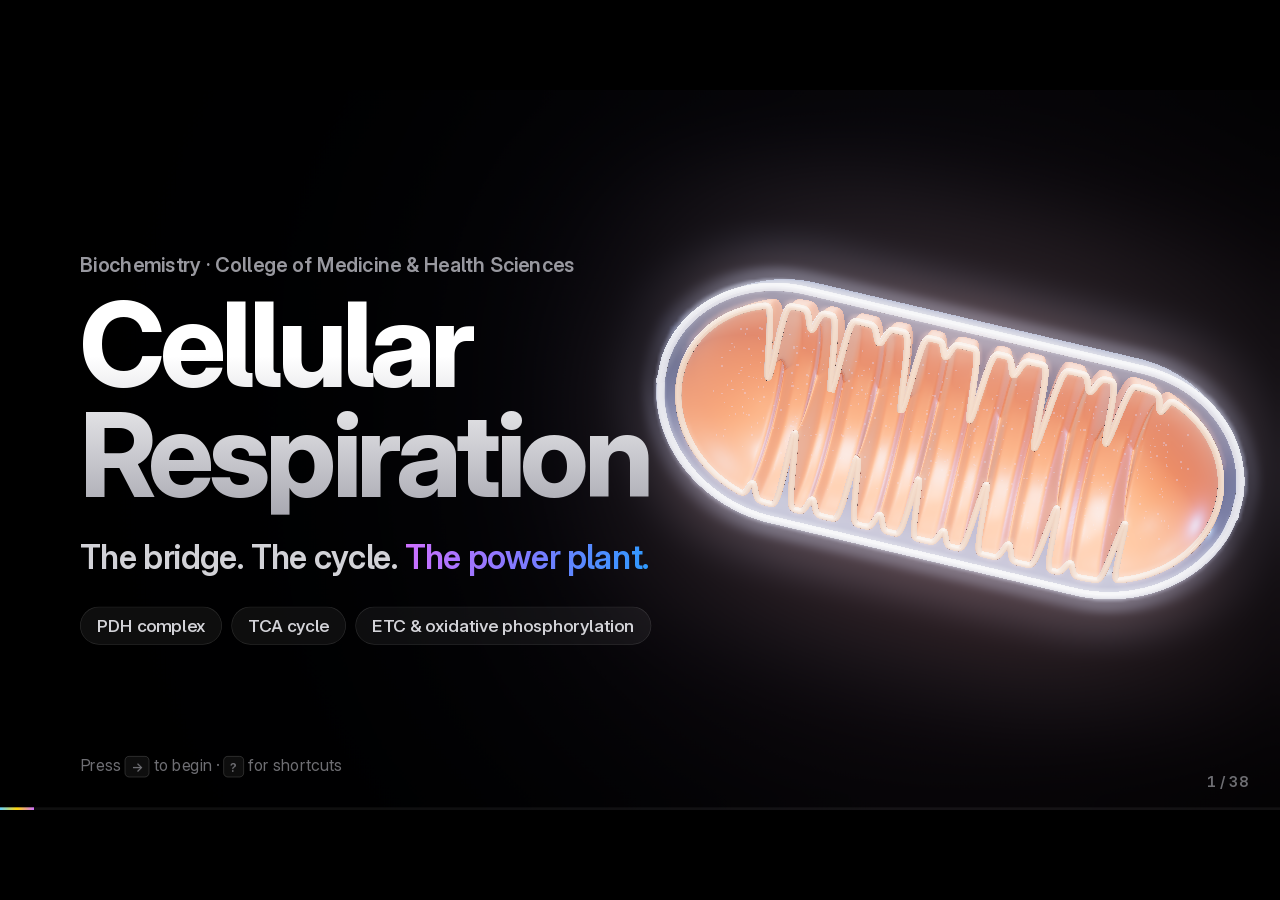
==== commit b11dc48e: "Polish: highlight fades, label layout, adaptive 3D resolution, references Co-Authored-By: Claude Opu" ====
--- a/index.html
+++ b/index.html
@@ -441,7 +441,7 @@
       <span class="ref-k">Textbook</span>
       <h3>Lippincott Illustrated Reviews: Biochemistry</h3>
       <p>9th ed. · Abali, Cline, Franklin, Viselli · Wolters Kluwer</p>
-      <p class="dim" data-ref="lippincott">Ch. 5, Bioenergetics &amp; oxidative phosphorylation, pp. 85–94 · TCA cycle &amp; PDH complex chapter</p>
+      <p class="dim" data-ref="lippincott">Bioenergetics &amp; oxidative phosphorylation (cited in L.10: Ch. 5, pp. 85–94) · Tricarboxylic acid cycle &amp; pyruvate dehydrogenase complex</p>
     </article>
     <article class="ref rv">
       <span class="ref-k">Lecture · L.10</span>
@@ -456,7 +456,7 @@
     <article class="ref rv" data-ref="extra">
       <span class="ref-k">Supporting facts</span>
       <h3>Hover-card details</h3>
-      <p class="dim" id="ref-extra">NCBI Bookshelf (StatPearls) · nobelprize.org</p>
+      <p class="dim" id="ref-extra">NCBI Bookshelf (StatPearls, GeneReviews) · PubMed Central · nobelprize.org</p>
     </article>
   </div>
   <p class="foot-hint rv">3D models are schematic teaching models, not atomic structures.</p>
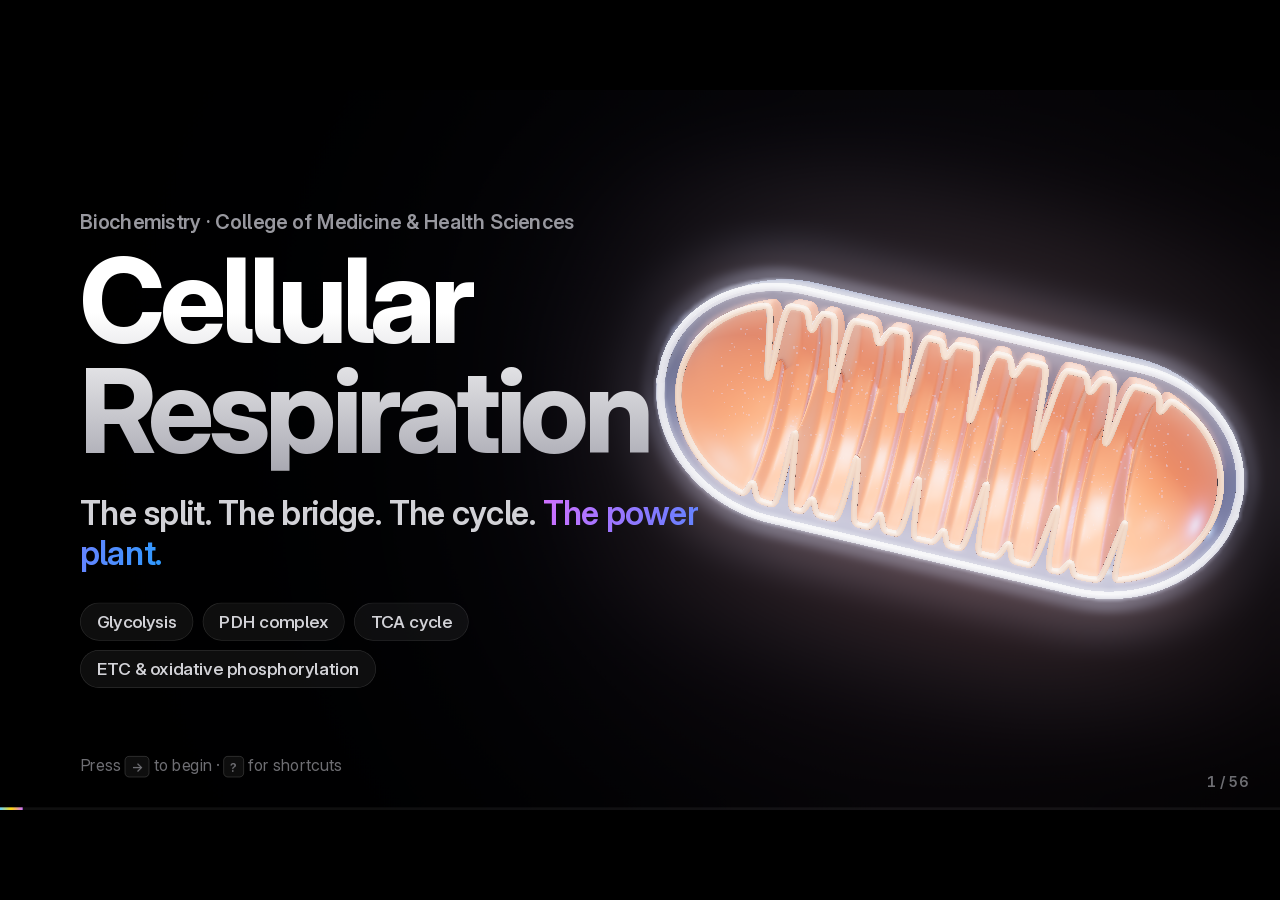
==== commit 52642acf: "Add Chapter 1 'The Split' (glycolysis, L.11): 18 slides, 3 new 3D scenes, 50 MCQs Glucose split anim" ====
--- a/index.html
+++ b/index.html
@@ -3,8 +3,8 @@
 <head>
 <meta charset="utf-8">
 <meta name="viewport" content="width=device-width, initial-scale=1">
-<title>Cellular Respiration — PDH · TCA · Oxidative Phosphorylation</title>
-<meta name="description" content="Interactive lecture: pyruvate dehydrogenase complex, TCA cycle, electron transport chain and oxidative phosphorylation.">
+<title>Cellular Respiration — Glycolysis · PDH · TCA · Oxidative Phosphorylation</title>
+<meta name="description" content="Interactive lecture: glycolysis, pyruvate dehydrogenase complex, TCA cycle, electron transport chain and oxidative phosphorylation.">
 <meta name="theme-color" content="#000000">
 <link rel="icon" href="img/favicon.svg" type="image/svg+xml">
 <link rel="preload" href="fonts/InterVariable.woff2" as="font" type="font/woff2" crossorigin>
@@ -12,6 +12,7 @@
 <link rel="stylesheet" href="css/widgets.css">
 <link rel="stylesheet" href="css/widgets2.css">
 <link rel="stylesheet" href="css/widgets3.css">
+<link rel="stylesheet" href="css/widgets4.css">
 <script type="importmap">
 { "imports": {
   "three": "./vendor/three/three.module.js",
@@ -32,34 +33,41 @@
   <div class="hero">
     <p class="eyebrow rv">Biochemistry · College of Medicine &amp; Health Sciences</p>
     <h1 class="hero-title rv">Cellular<br>Respiration</h1>
-    <p class="hero-sub rv">The bridge. The cycle. <span class="grad-3">The power plant.</span></p>
-    <div class="tags rv"><span>PDH complex</span><span>TCA cycle</span><span>ETC &amp; oxidative phosphorylation</span></div>
+    <p class="hero-sub rv">The split. The bridge. The cycle. <span class="grad-3">The power plant.</span></p>
+    <div class="tags rv"><span>Glycolysis</span><span>PDH complex</span><span>TCA cycle</span><span>ETC &amp; oxidative phosphorylation</span></div>
   </div>
   <p class="corner-hint rv">Press <kbd>→</kbd> to begin · <kbd>?</kbd> for shortcuts</p>
 </section>
 
 <section class="slide" data-key="roadmap" data-title="Roadmap">
   <header class="head">
-    <p class="eyebrow rv">Three chapters · one goal</p>
+    <p class="eyebrow rv">Four chapters · one goal</p>
     <h2 class="rv">From glucose to <span class="grad-atp">ATP</span></h2>
   </header>
-  <div class="chapters">
+  <div class="chapters four">
+    <article class="chapter c0 rv" data-tip="obj-0" data-goto="ch0">
+      <span class="ch-num">01</span>
+      <div class="ch-icon" data-icon="split"></div>
+      <h3>The Split</h3>
+      <p>Glycolysis</p>
+      <span class="ch-tag">L.11</span>
+    </article>
     <article class="chapter c1 rv" data-tip="obj-1" data-goto="ch1">
-      <span class="ch-num">01</span>
+      <span class="ch-num">02</span>
       <div class="ch-icon" data-icon="bridge"></div>
       <h3>The Bridge</h3>
       <p>PDH complex</p>
       <span class="ch-tag">L.12</span>
     </article>
     <article class="chapter c2 rv" data-tip="obj-2" data-goto="ch2">
-      <span class="ch-num">02</span>
+      <span class="ch-num">03</span>
       <div class="ch-icon" data-icon="cycle"></div>
       <h3>The Cycle</h3>
       <p>TCA cycle</p>
       <span class="ch-tag">L.13</span>
     </article>
     <article class="chapter c3 rv" data-tip="obj-3" data-goto="ch3">
-      <span class="ch-num">03</span>
+      <span class="ch-num">04</span>
       <div class="ch-icon" data-icon="plant"></div>
       <h3>The Power Plant</h3>
       <p>ETC &amp; oxidative phosphorylation</p>
@@ -77,11 +85,177 @@
   <div class="widget rv" data-widget="journey"></div>
 </section>
 
-<!-- ═══════════════════════════ 01 · THE BRIDGE ═══════════════════════════ -->
-
-<section class="slide layout-divider s1" data-key="ch1" data-section="1" data-scene="bridge" data-view="right" data-title="01 · The Bridge">
+<!-- ═══════════════════════════ 01 · THE SPLIT (GLYCOLYSIS) ═══════════════════════════ -->
+
+<section class="slide layout-divider s0" data-key="ch0" data-section="0" data-scene="glucose" data-view="right" data-title="01 · The Split">
   <div class="divider">
-    <span class="div-num grad-1 rv">01</span>
+    <span class="div-num grad-0 rv">01</span>
+    <h1 class="rv">The Split</h1>
+    <p class="rv">Glycolysis</p>
+  </div>
+  <p class="scene-hint rv">Glucose (6C) → 2 pyruvate (3C) · drag to rotate</p>
+</section>
+
+<section class="slide layout-split s0" data-key="g-background" data-section="0" data-scene="glucose" data-view="right" data-steps="3" data-title="What is glycolysis?">
+  <div class="col-text">
+    <p class="eyebrow grad-0 rv">Background · L.11.1</p>
+    <h2 class="rv">Glucose,<br>split in two</h2>
+    <ul class="bullets">
+      <li data-build="1">Oxidative breakdown: glucose → <b>2 pyruvate</b></li>
+      <li data-build="2" data-tip="g-aerobic">Step 1 of <b>aerobic respiration</b></li>
+      <li data-build="3">Location: the <b>cytosol</b></li>
+    </ul>
+  </div>
+</section>
+
+<section class="slide s0" data-key="g-transport" data-section="0" data-steps="4" data-title="Getting glucose in">
+  <header class="head row">
+    <div>
+      <p class="eyebrow grad-0 rv">Transport · L.11.1</p>
+      <h2 class="rv">Getting glucose in</h2>
+    </div>
+  </header>
+  <div class="widget rv" data-widget="gtransport"></div>
+</section>
+
+<section class="slide s0" data-key="g-carriers" data-section="0" data-steps="2" data-title="GLUT vs SGLT">
+  <header class="head">
+    <p class="eyebrow grad-0 rv">Two kinds of door</p>
+    <h2 class="rv">GLUT vs SGLT</h2>
+  </header>
+  <div class="widget rv" data-widget="glutsglt"></div>
+</section>
+
+<section class="slide s0" data-key="g-gluts" data-section="0" data-steps="4" data-title="The GLUT family">
+  <header class="head row">
+    <div>
+      <p class="eyebrow grad-0 rv">Affinity decides who eats first</p>
+      <h2 class="rv">The GLUT family</h2>
+    </div>
+  </header>
+  <div class="widget rv" data-widget="gluts"></div>
+</section>
+
+<section class="slide layout-split s0" data-key="g-steps" data-section="0" data-scene="glyline" data-view="right-wide" data-steps="8" data-title="Seven steps">
+  <div class="col-text narrow">
+    <p class="eyebrow grad-0 rv">Steps · L.11.2</p>
+    <h2 class="rv">Seven steps<br>to pyruvate</h2>
+    <div class="widget" data-widget="glycaption"></div>
+  </div>
+  <p class="scene-hint rv">Drag to rotate · hover a station</p>
+</section>
+
+<section class="slide s0" data-key="g-control" data-section="0" data-steps="2" data-title="Control enzymes &amp; poisons">
+  <header class="head">
+    <p class="eyebrow grad-0 rv">Control enzymes · poisons</p>
+    <h2 class="rv">Who runs the line</h2>
+  </header>
+  <div class="widget rv" data-widget="enzline"></div>
+</section>
+
+<section class="slide s0" data-key="g-hkgk" data-section="0" data-steps="2" data-title="Hexokinase vs glucokinase">
+  <header class="head">
+    <p class="eyebrow grad-0 rv">L.11.5 · Blood glucose</p>
+    <h2 class="rv">Hexokinase vs glucokinase</h2>
+  </header>
+  <div class="widget rv" data-widget="hkgk"></div>
+</section>
+
+<section class="slide s0" data-key="g-slp" data-section="0" data-steps="3" data-title="Two ways to make ATP">
+  <header class="head">
+    <p class="eyebrow grad-0 rv">L.11.4 · Energetics</p>
+    <h2 class="rv">Two ways to make ATP</h2>
+  </header>
+  <div class="widget rv" data-widget="slp"></div>
+</section>
+
+<section class="slide s0" data-key="g-q-net" data-section="0" data-steps="1" data-title="Question: net energy">
+  <div class="widget rv" data-widget="mcq" data-q="glynet"></div>
+</section>
+
+<section class="slide layout-split wide-visual s0" data-key="g-anaerobic" data-section="0" data-steps="3" data-title="Anaerobic glycolysis">
+  <div class="col-text">
+    <p class="eyebrow grad-0 rv">L.11.3 · Fate of cytosolic NADH</p>
+    <h2 class="rv">No oxygen?<br>Make lactate.</h2>
+    <ul class="bullets small">
+      <li data-build="1">Pyruvate → <b>lactate</b> (LDH)</li>
+      <li data-build="2" data-tip="nad-recycle">Regenerates <b>NAD⁺</b> → glycolysis continues</li>
+      <li data-build="3" data-tip="anaerobic-sites">RBCs · avascular tissues · sprinting muscle</li>
+    </ul>
+  </div>
+  <div class="col-visual widget rv" data-widget="nadcycle"></div>
+</section>
+
+<section class="slide s0" data-key="g-lactic" data-section="0" data-steps="2" data-title="Lactic acidosis">
+  <header class="head">
+    <p class="eyebrow grad-0 rv">Clinical</p>
+    <h2 class="rv">Lactic acidosis</h2>
+  </header>
+  <div class="widget rv" data-widget="lactic"></div>
+</section>
+
+<section class="slide s0" data-key="g-rbc" data-section="0" data-steps="3" data-title="Glycolysis in RBCs">
+  <header class="head">
+    <p class="eyebrow grad-0 rv">Red blood cells</p>
+    <h2 class="rv">Glycolysis in red cells</h2>
+  </header>
+  <div class="widget rv" data-widget="rbcpath"></div>
+</section>
+
+<section class="slide s0" data-key="g-reg" data-section="0" data-steps="3" data-title="Regulation of glycolysis">
+  <header class="head">
+    <p class="eyebrow grad-0 rv">Regulation · L.11.2</p>
+    <h2 class="rv">Three levels of control</h2>
+  </header>
+  <div class="widget rv" data-widget="glyreg"></div>
+</section>
+
+<section class="slide s0" data-key="g-arsenate" data-section="0" data-steps="2" data-title="Arsenate poisoning">
+  <header class="head">
+    <p class="eyebrow grad-0 rv">Critical thinking</p>
+    <h2 class="rv">Arsenate poisoning</h2>
+  </header>
+  <div class="widget rv" data-widget="arsenate"></div>
+</section>
+
+<section class="slide layout-split s0" data-key="g-pkd" data-section="0" data-scene="rbc" data-view="right" data-steps="4" data-title="Pyruvate kinase deficiency">
+  <div class="col-text">
+    <p class="eyebrow grad-0 rv">Clinical · L.11.6</p>
+    <h2 class="rv">Pyruvate kinase<br>deficiency</h2>
+    <ul class="bullets small">
+      <li data-build="1" data-tip="pkd-genetic">2nd most common genetic hemolytic anemia</li>
+      <li data-build="2">ATP ↓ → Na<sup>+</sup>/K<sup>+</sup> pump fails</li>
+      <li data-build="3">K<sup>+</sup> leaks out → cells shrink, <b>spiculate</b></li>
+      <li data-build="4" data-tip="pkd-tolerate">Spleen destroys them · <b>2,3-BPG ↑</b></li>
+    </ul>
+    <div class="seg rv" data-control="pk">
+      <button class="on" data-val="off">Normal RBC</button><button data-val="on">PK deficient</button>
+    </div>
+  </div>
+  <p class="scene-hint rv">Drag to rotate · hover the cell</p>
+</section>
+
+<section class="slide s0" data-key="g-case" data-section="0" data-steps="5" data-title="Case: spiculated cells">
+  <div class="widget rv" data-widget="pkcase"></div>
+</section>
+
+<section class="slide layout-split wide-visual s0" data-key="g-fluoride" data-section="0" data-steps="2" data-title="The fluoride tube">
+  <div class="col-text">
+    <p class="eyebrow grad-0 rv">Critical thinking</p>
+    <h2 class="rv">Why a fluoride tube?</h2>
+    <ul class="bullets small">
+      <li data-build="1">Blood cells keep <b>eating glucose</b> in the tube</li>
+      <li data-build="2" data-tip="fluoride">Fluoride blocks <b>enolase</b> → glycolysis stops</li>
+    </ul>
+  </div>
+  <div class="col-visual widget rv" data-widget="fluoride"></div>
+</section>
+
+<!-- ═══════════════════════════ 02 · THE BRIDGE ═══════════════════════════ -->
+
+<section class="slide layout-divider s1" data-key="ch1" data-section="1" data-scene="bridge" data-view="right" data-title="02 · The Bridge">
+  <div class="divider">
+    <span class="div-num grad-1 rv">02</span>
     <h1 class="rv">The Bridge</h1>
     <p class="rv">Pyruvate dehydrogenase complex</p>
   </div>
@@ -176,11 +350,11 @@
   <div class="widget rv" data-widget="thiaminewhy"></div>
 </section>
 
-<!-- ═══════════════════════════ 02 · THE CYCLE ═══════════════════════════ -->
-
-<section class="slide layout-divider s2" data-key="ch2" data-section="2" data-scene="citrate" data-view="right" data-title="02 · The Cycle">
+<!-- ═══════════════════════════ 03 · THE CYCLE ═══════════════════════════ -->
+
+<section class="slide layout-divider s2" data-key="ch2" data-section="2" data-scene="citrate" data-view="right" data-title="03 · The Cycle">
   <div class="divider">
-    <span class="div-num grad-2 rv">02</span>
+    <span class="div-num grad-2 rv">03</span>
     <h1 class="rv">The Cycle</h1>
     <p class="rv">Citric acid cycle · TCA cycle · Krebs cycle</p>
   </div>
@@ -265,11 +439,11 @@
   <div class="widget rv" data-widget="mcq" data-q="infant"></div>
 </section>
 
-<!-- ═══════════════════════════ 03 · THE POWER PLANT ═══════════════════════════ -->
-
-<section class="slide layout-divider s3" data-key="ch3" data-section="3" data-scene="mito" data-view="right" data-title="03 · The Power Plant">
+<!-- ═══════════════════════════ 04 · THE POWER PLANT ═══════════════════════════ -->
+
+<section class="slide layout-divider s3" data-key="ch3" data-section="3" data-scene="mito" data-view="right" data-title="04 · The Power Plant">
   <div class="divider">
-    <span class="div-num grad-3 rv">03</span>
+    <span class="div-num grad-3 rv">04</span>
     <h1 class="rv">The Power Plant</h1>
     <p class="rv">Electron transport chain &amp; oxidative phosphorylation</p>
   </div>
@@ -441,12 +615,17 @@
       <span class="ref-k">Textbook</span>
       <h3>Lippincott Illustrated Reviews: Biochemistry</h3>
       <p>9th ed. · Abali, Cline, Franklin, Viselli · Wolters Kluwer</p>
-      <p class="dim" data-ref="lippincott">Bioenergetics &amp; oxidative phosphorylation (cited in L.10: Ch. 5, pp. 85–94) · Tricarboxylic acid cycle &amp; pyruvate dehydrogenase complex</p>
+      <p class="dim" data-ref="lippincott">Glycolysis · Bioenergetics &amp; oxidative phosphorylation (cited in L.10: Ch. 5, pp. 85–94) · Tricarboxylic acid cycle &amp; pyruvate dehydrogenase complex</p>
     </article>
     <article class="ref rv">
       <span class="ref-k">Lecture · L.10</span>
       <h3>Oxidative phosphorylation &amp; ETC</h3>
       <p>Dr. D. Vijaya Marakala, Associate Professor · COMHS, National University of Science &amp; Technology</p>
+    </article>
+    <article class="ref rv">
+      <span class="ref-k">Lecture · L.11</span>
+      <h3>Glycolysis</h3>
+      <p>Transport, steps, regulation, anaerobic glycolysis &amp; PK deficiency · COMHS, National University of Science &amp; Technology</p>
     </article>
     <article class="ref rv">
       <span class="ref-k">Lecture · L.12 – L.13</span>
--- a/css/style.css
+++ b/css/style.css
@@ -48,6 +48,7 @@
   --inhib: #ff453a;
   --activ: #30d158;
 
+  --grad-0: linear-gradient(100deg, #7cc4ff 0%, #2f6bff 100%);
   --grad-1: linear-gradient(100deg, #64d2ff 0%, #30d158 100%);
   --grad-2: linear-gradient(100deg, #ffd60a 0%, #ff9f0a 50%, #ff6482 100%);
   --grad-3: linear-gradient(100deg, #d070ff 0%, #7d7aff 50%, #2d9bff 100%);
@@ -161,15 +162,16 @@
 i { font-style: italic; }
 .dim { color: var(--text-3); }
 
-.grad-1, .grad-2, .grad-3, .grad-atp {
+.grad-0, .grad-1, .grad-2, .grad-3, .grad-atp {
   background-clip: text; -webkit-background-clip: text;
   color: transparent; -webkit-text-fill-color: transparent;
 }
+.grad-0 { background-image: var(--grad-0); }
 .grad-1 { background-image: var(--grad-1); }
 .grad-2 { background-image: var(--grad-2); }
 .grad-3 { background-image: var(--grad-3); }
 .grad-atp { background-image: var(--grad-atp); }
-.eyebrow.grad-1, .eyebrow.grad-2, .eyebrow.grad-3 { display: inline-block; }
+.eyebrow.grad-0, .eyebrow.grad-1, .eyebrow.grad-2, .eyebrow.grad-3 { display: inline-block; }
 
 .t-nadh { color: var(--nadh); font-weight: 650; }
 .t-fadh { color: var(--fadh); font-weight: 650; }
@@ -200,6 +202,7 @@
   background: var(--text-4);
   transition: background 0.4s, box-shadow 0.4s;
 }
+.s0 .bullets li.in:not(.past)::before { background: #3d8bff; box-shadow: 0 0 18px #3d8bffaa; }
 .s1 .bullets li.in:not(.past)::before { background: #30d158; box-shadow: 0 0 18px #30d15899; }
 .s2 .bullets li.in:not(.past)::before { background: #ff9f0a; box-shadow: 0 0 18px #ff9f0a99; }
 .s3 .bullets li.in:not(.past)::before { background: #7d7aff; box-shadow: 0 0 18px #7d7aff99; }
@@ -304,6 +307,12 @@
 .chapter p { font-size: 32px; color: var(--text-3); margin: 14px 0 0; font-weight: 500; }
 .chapter .ch-icon { position: absolute; inset: 90px 40px 200px; display: grid; place-items: center; }
 .chapter .ch-icon svg { width: 100%; height: 100%; overflow: visible; }
+.chapter.c0 h3 { background: var(--grad-0); -webkit-background-clip: text; background-clip: text; color: transparent; -webkit-text-fill-color: transparent; }
+.chapters.four { grid-template-columns: repeat(4, 1fr); gap: 28px; }
+.chapters.four .chapter { padding: 40px 38px; }
+.chapters.four .chapter h3 { font-size: 50px; }
+.chapters.four .chapter p { font-size: 28px; }
+.chapters.four .ch-num { left: 38px; } .chapters.four .ch-tag { right: 38px; }
 .chapter.c1 h3 { background: var(--grad-1); -webkit-background-clip: text; background-clip: text; color: transparent; -webkit-text-fill-color: transparent; }
 .chapter.c2 h3 { background: var(--grad-2); -webkit-background-clip: text; background-clip: text; color: transparent; -webkit-text-fill-color: transparent; }
 .chapter.c3 h3 { background: var(--grad-3); -webkit-background-clip: text; background-clip: text; color: transparent; -webkit-text-fill-color: transparent; }
@@ -336,7 +345,7 @@
 .mnemonic b { font-weight: 800; color: #fff; }
 
 /* ── references ─────────────────────────────────────── */
-.refs { display: grid; grid-template-columns: 1fr 1fr; gap: 28px; }
+.refs { display: grid; grid-template-columns: repeat(3, 1fr); gap: 24px; }
 .ref {
   padding: 36px 40px; border-radius: var(--r-md);
   background: var(--surface-2); border: 1px solid var(--hairline);
@@ -424,6 +433,7 @@
 .ov-card.cur { border-color: #fff; }
 .ov-card .n { font-size: clamp(11px, 0.85vw, 16px); color: var(--text-4); font-weight: 650; }
 .ov-card .t { font-size: clamp(14px, 1.15vw, 22px); font-weight: 650; letter-spacing: -0.01em; }
+.ov-card.sec0 { box-shadow: inset 4px 0 0 #3d8bff; }
 .ov-card.sec1 { box-shadow: inset 4px 0 0 #30d158; }
 .ov-card.sec2 { box-shadow: inset 4px 0 0 #ff9f0a; }
 .ov-card.sec3 { box-shadow: inset 4px 0 0 #7d7aff; }
@@ -448,7 +458,7 @@
 
 /* ── 3D labels (CSS2D) ──────────────────────────────── */
 .lbl {
-  font: 600 26px/1.1 "Inter", sans-serif; letter-spacing: -0.01em;
+  font: 600 28px/1.1 "Inter", sans-serif; letter-spacing: -0.01em;
   color: var(--text); white-space: nowrap;
   padding: 8px 16px; border-radius: 999px;
   background: rgba(16, 16, 20, 0.62);
@@ -457,8 +467,8 @@
   transition: opacity 0.5s var(--ease), transform 0.5s var(--ease);
 }
 .lbl.plain { background: none; border: 0; backdrop-filter: none; padding: 0; text-shadow: 0 2px 14px #000; }
-.lbl.big { font-size: 34px; font-weight: 700; }
-.lbl.sm { font-size: 22px; }
+.lbl.big { font-size: 36px; font-weight: 700; }
+.lbl.sm { font-size: 24px; }
 .lbl.muted { color: var(--text-3); }
 .lbl.hidden { opacity: 0 !important; }
 .lbl .sub { display: block; font-size: 0.72em; color: var(--text-3); font-weight: 550; margin-top: 4px; }
--- a/css/widgets3.css
+++ b/css/widgets3.css
@@ -72,11 +72,11 @@
 .labnote { margin: 0; font-size: 21px; color: var(--text-4); }
 
 /* recap */
-.recap { display: grid; grid-template-columns: repeat(3, 1fr); grid-auto-rows: 1fr; gap: 28px; height: 100%; }
+.recap { display: grid; grid-template-columns: repeat(4, 1fr); grid-auto-rows: 1fr; gap: 24px; height: 100%; }
 .rtile { border-radius: 34px; padding: 36px 42px; background: linear-gradient(180deg, rgba(255,255,255,.07), rgba(255,255,255,.02)); border: 1px solid var(--hairline); display: flex; flex-direction: column; justify-content: flex-end; gap: 8px; opacity: 0; transform: translateY(30px) scale(.97); }
 .rtile.in { animation: tileIn .9s var(--ease) forwards; animation-delay: calc(.25s + var(--d)); }
 @keyframes tileIn { to { opacity: 1; transform: none; } }
-.rbig { font-size: 104px; font-weight: 800; letter-spacing: -0.05em; line-height: 1; margin-bottom: 10px; }
+.rbig { font-size: 92px; font-weight: 800; letter-spacing: -0.05em; line-height: 1; margin-bottom: 10px; }
 .rtile b { font-size: 36px; letter-spacing: -0.02em; }
 .rs { font-size: 26px; color: var(--text-3); font-weight: 550; }
 
--- a/css/widgets4.css
+++ b/css/widgets4.css
@@ -0,0 +1,177 @@
+/* ═════════════════════ WIDGETS · chapter 1 (glycolysis) ═════════════════════ */
+
+/* caption & tally beside the 3D line */
+.tally.g { grid-template-columns: repeat(4, 1fr); }
+.tally.g .tl.net { background: rgba(255,255,255,.1); border-color: rgba(255,255,255,.45); }
+.tally.g .tl.net .tv { color: #fff; }
+.tcap .tr .poison { background: rgba(255,69,58,.2); color: #ff6961; }
+.gcap .tcap-card.reg .tnum { background: #ff453a; color: #fff; }
+
+/* transport */
+[data-widget="gtransport"] svg { height: calc(100% - 70px); }
+.gt-ins { position: absolute; left: 0; bottom: 0; margin: 0; }
+.gt-leg { position: absolute; right: 0; bottom: 16px; display: flex; gap: 26px; }
+.gt-leg span { display: flex; align-items: center; gap: 10px; font-size: 24px; font-weight: 600; color: var(--text-2); }
+.gt-leg span::before { content: ""; width: 18px; height: 18px; border-radius: 50%; background: var(--c); box-shadow: 0 0 12px var(--c); }
+
+/* GLUT vs SGLT */
+.gs { display: grid; grid-template-columns: 1fr 1fr; gap: 40px; height: 100%; }
+.gsc { border-radius: var(--r-lg); padding: 34px 44px 40px; background: linear-gradient(180deg, color-mix(in srgb, var(--gc) 14%, transparent), rgba(255,255,255,.02)); border: 1.5px solid color-mix(in srgb, var(--gc) 40%, transparent); cursor: help; display: flex; flex-direction: column; }
+.gsc svg { width: 100%; height: 250px; }
+.gsc h3 { font-size: 64px; color: var(--gc); margin: 10px 0 18px; }
+.gsc ul { list-style: none; margin: 0; padding: 0; }
+.gsc li { font-size: 34px; font-weight: 550; color: var(--text-2); margin-bottom: 14px; padding-left: 30px; position: relative; }
+.gsc li::before { content: ""; position: absolute; left: 2px; top: .5em; width: 12px; height: 12px; border-radius: 50%; background: var(--gc); }
+.gsc li b { color: #fff; }
+.gsc li [data-tip] { text-decoration: underline dotted rgba(255,255,255,.4); text-underline-offset: 7px; }
+
+/* GLUT family */
+.gl { display: grid; grid-template-columns: 1fr 760px; gap: 50px; height: 100%; }
+.glrows { display: flex; flex-direction: column; gap: 18px; justify-content: center; }
+.glr { display: grid; grid-template-columns: 150px 1fr 170px; grid-template-rows: auto 12px; gap: 10px 20px; align-items: center; padding: 22px 26px; border-radius: 26px; background: rgba(255,255,255,.045); border: 1.5px solid color-mix(in srgb, var(--rc) 40%, transparent); cursor: help; }
+.gln { font-size: 34px; font-weight: 800; color: var(--rc); }
+.glf { font-size: 28px; font-weight: 550; color: var(--text-2); line-height: 1.2; }
+.glf b { color: #fff; }
+.glk { font-size: 24px; font-weight: 700; text-align: center; padding: 8px 12px; border-radius: 999px; background: color-mix(in srgb, var(--rc) 22%, transparent); color: var(--text); }
+.glbar { grid-column: 1 / -1; height: 10px; border-radius: 5px; background: rgba(255,255,255,.07); overflow: hidden; }
+.glbar i { display: block; height: 100%; width: 0; background: var(--rc); box-shadow: 0 0 14px var(--rc); transition: width .25s linear; }
+.glchart { display: flex; flex-direction: column; gap: 10px; }
+.glsvg { width: 100%; height: 560px; }
+.glc { transition: opacity .7s; }
+.glctl { display: flex; align-items: center; gap: 22px; }
+.glctl label { font-size: 26px; font-weight: 650; color: var(--text-2); }
+.glctl .gval { font-size: 30px; font-weight: 750; min-width: 130px; text-align: right; font-feature-settings: "tnum" 1; }
+.glctl .slider { background: linear-gradient(90deg, #3d8bff 0, #3d8bff var(--v, 20%), rgba(255,255,255,.12) var(--v, 20%)); }
+
+/* enzyme lineup */
+.enzl { display: grid; grid-template-columns: repeat(7, 1fr); gap: 18px; height: 520px; }
+.ez7 { position: relative; display: flex; flex-direction: column; gap: 12px; padding: 30px 22px; border-radius: 28px; background: rgba(255,255,255,.05); border: 1.5px solid var(--hairline); cursor: help; transition: opacity .6s, transform .6s var(--ease), border-color .5s, background .5s; }
+.ez7 .n { width: 60px; height: 60px; border-radius: 50%; display: grid; place-items: center; background: #fff; color: #000; font-size: 30px; font-weight: 800; }
+.ez7 b { font-size: 31px; line-height: 1.12; letter-spacing: -0.015em; }
+.ez7 .ty { font-size: 24px; color: var(--text-3); font-weight: 600; }
+.ez7 .badge { margin-top: auto; align-self: flex-start; font-size: 21px; font-weight: 800; text-transform: uppercase; letter-spacing: .05em; padding: 7px 14px; border-radius: 999px; }
+.ez7 .badge.c { background: #ff453a; color: #fff; }
+.ez7 .badge.p { background: rgba(255,69,58,.18); color: #ff6961; box-shadow: inset 0 0 0 2px #ff453a; margin-top: 8px; }
+.ez7.ctrl { border-color: rgba(255,69,58,.55); }
+.ez7.ctrl .n { background: #ff453a; color: #fff; }
+.enzl[data-mode="ctrl"] .ez7:not(.ctrl), .enzl[data-mode="pois"] .ez7:not(.pois) { opacity: .25; }
+.enzl[data-mode="ctrl"] .ez7.ctrl, .enzl[data-mode="pois"] .ez7.pois { transform: translateY(-10px); background: rgba(255,69,58,.1); }
+.enzleg { display: flex; gap: 40px; margin-top: 34px; font-size: 26px; font-weight: 600; color: var(--text-3); }
+.enzleg span { display: flex; align-items: center; gap: 12px; }
+.enzleg .lc::before, .enzleg .lp::before { content: ""; width: 18px; height: 18px; border-radius: 6px; }
+.enzleg .lc::before { background: #ff453a; } .enzleg .lp::before { box-shadow: inset 0 0 0 3px #ff453a; }
+
+/* hexokinase vs glucokinase */
+.hk { display: grid; grid-template-columns: 860px 1fr; gap: 50px; height: 100%; }
+.hkt { display: flex; flex-direction: column; }
+.hkh, .hkr { display: grid; grid-template-columns: 230px 1fr 1fr; gap: 14px; align-items: center; }
+.hkh span { font-size: 36px; font-weight: 800; padding: 14px 20px; border-radius: 20px 20px 0 0; cursor: help; }
+.hkh .a { background: rgba(45,155,255,.22); color: #6cb8ff; }
+.hkh .b { background: rgba(255,69,58,.22); color: #ff6961; }
+.hkr { border-top: 1px solid var(--hairline); min-height: 74px; }
+.hkr span { font-size: 27px; font-weight: 600; padding: 10px 20px; }
+.hkr span:first-child { color: var(--text-3); font-weight: 650; font-size: 25px; padding-left: 0; }
+.hkr .a { background: rgba(45,155,255,.06); height: 100%; display: flex; align-items: center; }
+.hkr .b { background: rgba(255,69,58,.06); height: 100%; display: flex; align-items: center; }
+.hkc { display: flex; flex-direction: column; gap: 12px; }
+.hkc svg { width: 100%; height: 480px; }
+.hkread { display: flex; gap: 30px; font-size: 26px; font-weight: 600; color: var(--text-2); }
+.hkread span { cursor: help; }
+.hkread .ra b { color: #6cb8ff; } .hkread .rb b { color: #ff6961; }
+.hkc .slider { background: linear-gradient(90deg, #ff453a 0, #ff453a var(--v, 20%), rgba(255,255,255,.12) var(--v, 20%)); }
+
+/* SLP vs OxPhos */
+.slp { display: grid; grid-template-columns: 1fr 1fr; grid-template-rows: 1fr auto; gap: 30px 40px; height: 100%; }
+.slc { border-radius: var(--r-lg); padding: 30px 44px 36px; background: linear-gradient(180deg, color-mix(in srgb, var(--sc) 14%, transparent), rgba(255,255,255,.02)); border: 1.5px solid color-mix(in srgb, var(--sc) 40%, transparent); cursor: help; display: flex; flex-direction: column; }
+.slc svg { width: 100%; height: 220px; }
+.slc h3 { font-size: 54px; color: var(--sc); margin: 6px 0 10px; }
+.slc p { margin: 0; font-size: 34px; color: var(--text-2); font-weight: 550; }
+.slc p b { color: #fff; }
+.slc .ex { margin-top: auto; padding-top: 16px; font-size: 25px; color: var(--text-3); font-weight: 600; }
+.slp-p { animation: slpP 2.6s ease-in-out infinite; }
+.slp-atp { animation: slpA 2.6s ease-in-out infinite; }
+@keyframes slpP { 0%, 20% { transform: translateX(0); opacity: 1; } 60% { transform: translateX(185px); opacity: 1; } 70%, 100% { transform: translateX(185px); opacity: 0; } }
+@keyframes slpA { 0%, 60% { opacity: 0; } 70%, 92% { opacity: 1; } 100% { opacity: 0; } }
+.slfoot { grid-column: 1 / -1; display: flex; gap: 22px; align-items: center; flex-wrap: wrap; }
+.slfoot .cur { font-size: 30px; font-weight: 600; padding: 14px 26px; border-radius: 999px; background: rgba(255,255,255,.07); border: 1px solid var(--hairline); cursor: help; }
+.slfoot .cur i { color: var(--text-3); font-style: normal; font-size: .8em; }
+.slfoot .why { margin-left: auto; white-space: nowrap; font-size: 30px; font-weight: 600; padding: 14px 28px; border-radius: 999px; background: #fff; color: #000; cursor: help; }
+.slfoot .why b { color: #000; }
+
+/* MCQ tags */
+.mopt .mtag { margin-left: auto; font-size: 22px; font-weight: 700; padding: 6px 14px; border-radius: 999px; background: rgba(48,209,88,.25); color: #30d158; opacity: 0; transition: opacity .5s; }
+.mcq.revealed .mopt.right .mtag { opacity: 1; }
+
+/* NAD+ recycling */
+[data-widget="nadcycle"] svg { height: calc(100% - 90px); }
+.nc-seg { position: absolute; left: 60px; bottom: 0; margin: 0; }
+.nc-sites { position: absolute; right: 0; top: 10px; width: 460px; display: grid; grid-template-columns: 1fr 1fr; gap: 12px; opacity: 0; transform: translateY(16px); transition: all .7s var(--ease); }
+.nc-sites.on { opacity: 1; transform: none; }
+.nc-sites span { display: flex; flex-direction: column; gap: 4px; padding: 14px 18px; border-radius: 18px; background: rgba(255,69,58,.08); border: 1px solid rgba(255,69,58,.35); font-size: 21px; color: var(--text-3); font-weight: 600; }
+.nc-sites b { font-size: 26px; color: var(--text); }
+
+/* lactic acidosis */
+.lac { display: grid; grid-template-columns: 1fr 200px 1fr; gap: 40px; height: 100%; align-items: stretch; }
+.lacl, .lacr { display: flex; flex-direction: column; gap: 16px; justify-content: center; }
+.cause { padding: 22px 28px; border-radius: 24px; background: rgba(255,255,255,.05); border: 1px solid var(--hairline); display: flex; flex-direction: column; gap: 4px; }
+.cause b { font-size: 34px; } .cause span { font-size: 24px; color: var(--text-3); font-weight: 550; }
+.feat { display: flex; gap: 22px; align-items: center; padding: 20px 26px; border-radius: 24px; background: rgba(255,69,58,.07); border: 1px solid rgba(255,69,58,.3); }
+.feat .fi { font-size: 46px; width: 64px; text-align: center; }
+.feat div { display: flex; flex-direction: column; gap: 4px; }
+.feat b { font-size: 32px; } .feat span { font-size: 25px; color: var(--text-2); font-weight: 550; }
+.lacm svg { width: 100%; height: 100%; }
+
+/* RBC pathways */
+[data-widget="rbcpath"] svg { height: calc(100% - 70px); }
+[data-widget="rbcpath"] .emp, [data-widget="rbcpath"] .rl, [data-widget="rbcpath"] .o2c { transition: opacity .8s; }
+[data-widget="rbcpath"] [data-tip] { cursor: help; }
+.rb-ctl { position: absolute; right: 0; bottom: 0; width: 820px; transition: opacity .6s; }
+.rb-ctl .slider { background: linear-gradient(90deg, #ff6482 0, #ff6482 var(--v, 0%), rgba(255,255,255,.12) var(--v, 0%)); }
+
+/* glycolysis regulation */
+.greg { display: flex; flex-direction: column; gap: 14px; height: 100%; }
+.grh, .grr { display: grid; grid-template-columns: 330px 1.4fr 1fr 1fr; gap: 20px; align-items: center; }
+.grh span { font-size: 28px; font-weight: 750; cursor: help; display: flex; flex-direction: column; gap: 2px; transition: opacity .5s; }
+.grh i { font-style: normal; font-size: 20px; color: var(--text-4); font-weight: 600; }
+.grh .c1 { color: #64d2ff; } .grh .c2 { color: #ffb340; } .grh .c3 { color: #bf8cff; }
+.grr { padding: 20px 24px; border-radius: 26px; background: rgba(255,255,255,.04); border: 1px solid var(--hairline); cursor: help; min-height: 96px; }
+.grn { font-size: 34px; font-weight: 750; letter-spacing: -0.02em; }
+.grr .col { display: flex; flex-wrap: wrap; gap: 10px; transition: opacity .5s; }
+.gc { font-size: 24px; font-weight: 700; padding: 8px 16px; border-radius: 12px; transition: all .5s var(--ease); }
+.gc.neg { background: rgba(255,69,58,.18); color: #ff6961; border: 1.5px solid rgba(255,69,58,.5); }
+.gc.pos { background: rgba(48,209,88,.16); color: #30d158; border: 1.5px solid rgba(48,209,88,.5); }
+.gc.mid { background: rgba(255,179,64,.16); color: #ffb340; border: 1.5px solid rgba(255,179,64,.5); }
+.gc.lit.pos { background: #30d158; color: #000; box-shadow: 0 0 22px rgba(48,209,88,.5); }
+.gc.lit.neg { background: #ff453a; color: #fff; box-shadow: 0 0 22px rgba(255,69,58,.5); }
+.gc.lit.mid { background: #ffb340; color: #000; }
+.gc.dim { opacity: .3; }
+.none { color: var(--text-4); font-size: 26px; }
+.greg[data-col="1"] .col.c2, .greg[data-col="1"] .col.c3, .greg[data-col="1"] .grh .c2, .greg[data-col="1"] .grh .c3 { opacity: .2; }
+.greg[data-col="2"] .col.c1, .greg[data-col="2"] .col.c3, .greg[data-col="2"] .grh .c1, .greg[data-col="2"] .grh .c3 { opacity: .2; }
+.grf { display: flex; align-items: center; gap: 30px; margin-top: 16px; }
+.grf .seg { margin: 0; }
+.grnote { font-size: 26px; color: var(--text-3); }
+
+/* arsenate */
+[data-widget="arsenate"] svg { height: 560px; }
+[data-widget="arsenate"] [data-tip] { cursor: help; }
+.as-seg { position: absolute; left: 0; bottom: 0; margin: 0; }
+.as-chips { position: absolute; right: 0; bottom: 6px; display: flex; gap: 12px; opacity: .25; transition: opacity .6s; }
+.as-chips.on { opacity: 1; }
+.as-chips span { font-size: 24px; font-weight: 650; padding: 10px 18px; border-radius: 999px; background: rgba(255,69,58,.15); color: #ff9f9f; border: 1px solid rgba(255,69,58,.4); }
+
+/* PK case */
+.case { display: flex; flex-direction: column; gap: 30px; height: 100%; }
+.case-h .eyebrow { margin-bottom: 18px; }
+.patient.big { font-size: 34px; padding: 20px 32px; }
+.patient.big b { color: #fff; }
+.qas { display: grid; grid-template-columns: 1fr 1fr; gap: 18px; }
+.qa { display: flex; gap: 22px; align-items: flex-start; padding: 24px 28px; border-radius: 26px; background: rgba(255,255,255,.045); border: 1.5px solid var(--hairline); cursor: pointer; transition: background .5s, border-color .5s; }
+.qa:last-child { grid-column: 1 / -1; }
+.qa .qn { flex: none; width: 52px; height: 52px; border-radius: 50%; display: grid; place-items: center; background: rgba(255,255,255,.12); font-size: 26px; font-weight: 800; transition: background .5s, color .5s; }
+.qa .qq { font-size: 33px; letter-spacing: -0.015em; display: block; }
+.qa .qans { margin: 0; max-height: 0; overflow: hidden; opacity: 0; font-size: 27px; line-height: 1.35; color: var(--text-2); transition: max-height .8s var(--ease), opacity .6s, margin .6s; }
+.qa .qans b { color: #fff; }
+.qa.open { background: rgba(61,139,255,.1); border-color: rgba(61,139,255,.5); }
+.qa.open .qn { background: #3d8bff; color: #fff; }
+.qa.open .qans { max-height: 220px; opacity: 1; margin-top: 10px; }
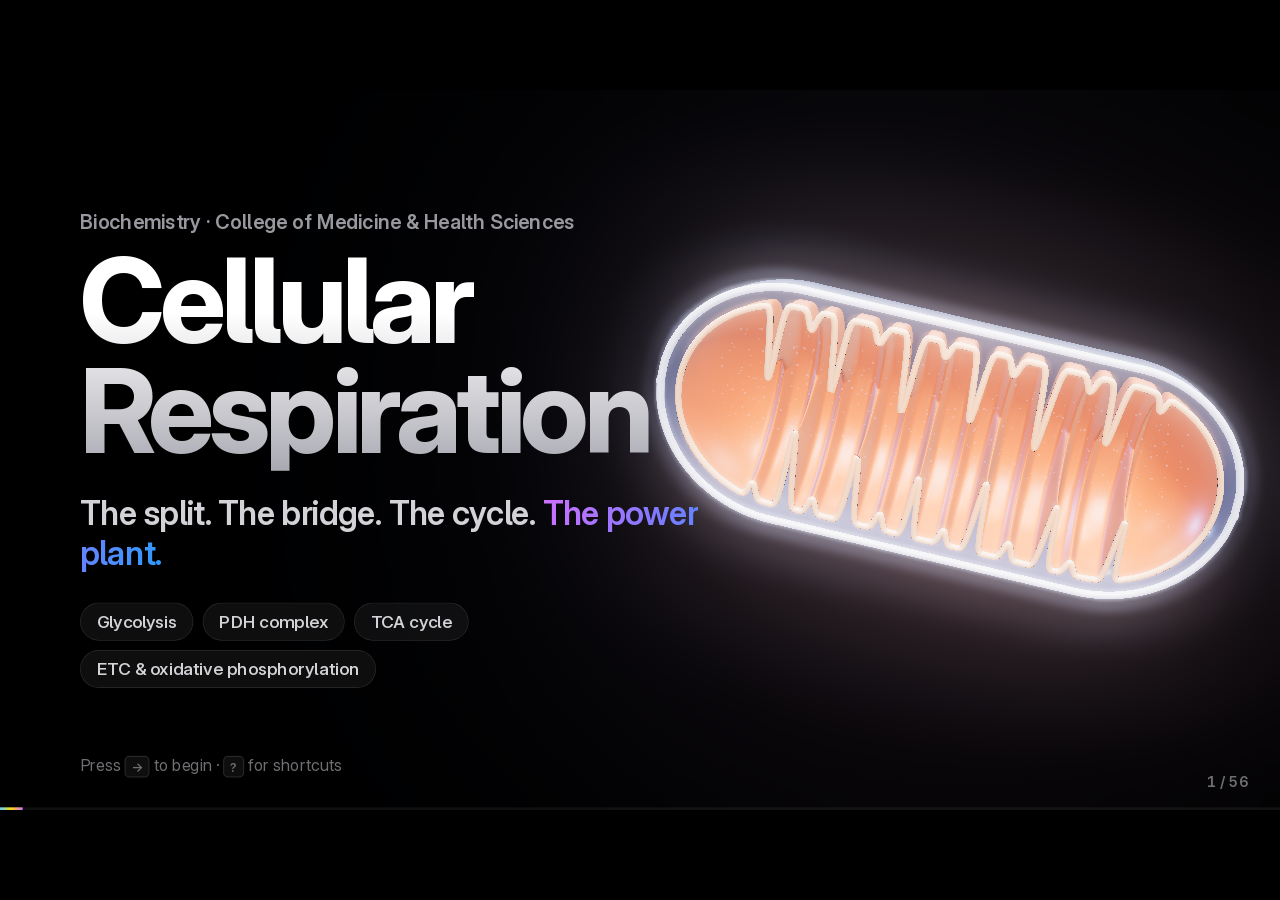
==== commit c59374dc: "Glycolysis fact-check fixes: PK deficiency ranking, fluoride timing, SGLT details, Lippincott 9e cha" ====
--- a/index.html
+++ b/index.html
@@ -223,7 +223,7 @@
     <p class="eyebrow grad-0 rv">Clinical · L.11.6</p>
     <h2 class="rv">Pyruvate kinase<br>deficiency</h2>
     <ul class="bullets small">
-      <li data-build="1" data-tip="pkd-genetic">2nd most common genetic hemolytic anemia</li>
+      <li data-build="1" data-tip="pkd-genetic">2nd most common enzyme-defect hemolytic anemia</li>
       <li data-build="2">ATP ↓ → Na<sup>+</sup>/K<sup>+</sup> pump fails</li>
       <li data-build="3">K<sup>+</sup> leaks out → cells shrink, <b>spiculate</b></li>
       <li data-build="4" data-tip="pkd-tolerate">Spleen destroys them · <b>2,3-BPG ↑</b></li>
@@ -615,7 +615,7 @@
       <span class="ref-k">Textbook</span>
       <h3>Lippincott Illustrated Reviews: Biochemistry</h3>
       <p>9th ed. · Abali, Cline, Franklin, Viselli · Wolters Kluwer</p>
-      <p class="dim" data-ref="lippincott">Glycolysis · Bioenergetics &amp; oxidative phosphorylation (cited in L.10: Ch. 5, pp. 85–94) · Tricarboxylic acid cycle &amp; pyruvate dehydrogenase complex</p>
+      <p class="dim" data-ref="lippincott">Ch. 6 Bioenergetics &amp; oxidative phosphorylation (cited in L.10 as Ch. 5, pp. 85–94) · Ch. 8 Glycolysis, pp. 107–126 · Ch. 9 TCA cycle &amp; PDH complex, pp. 127–135</p>
     </article>
     <article class="ref rv">
       <span class="ref-k">Lecture · L.10</span>
--- a/css/style.css
+++ b/css/style.css
@@ -345,7 +345,9 @@
 .mnemonic b { font-weight: 800; color: #fff; }
 
 /* ── references ─────────────────────────────────────── */
-.refs { display: grid; grid-template-columns: repeat(3, 1fr); gap: 24px; }
+.refs { display: grid; grid-template-columns: 1.15fr 1fr 1fr; gap: 24px; }
+.refs .ref:first-child { grid-row: span 2; }
+.refs .ref:first-child p.dim { margin-top: 18px; line-height: 1.5; }
 .ref {
   padding: 36px 40px; border-radius: var(--r-md);
   background: var(--surface-2); border: 1px solid var(--hairline);
